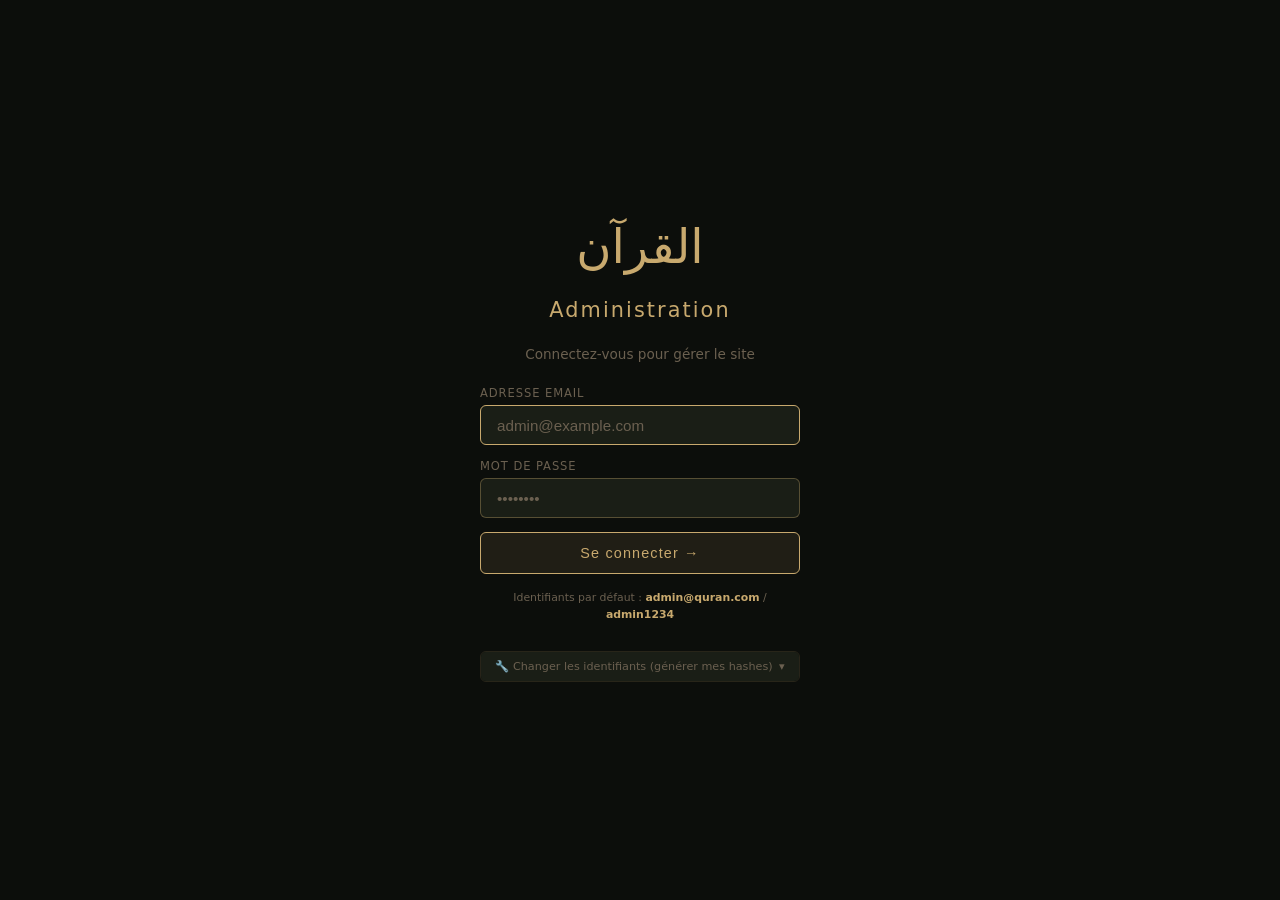
==== admin.html @ 5a078603 "Fix page display and verse repetition" ====
<!DOCTYPE html>
<html lang="fr">
<head>
  <!-- ANTI-CLICKJACKING : Frame Buster résistant au Frame Buster Buster (OWASP) -->
  <style>html{display:none!important}</style>
  <script>
    (function(){
      // Méthode 1 : vérification directe (classique)
      if(self !== top){
        // On est dans un iframe → tuer immédiatement
        top.location = self.location;
      } else {
        // Méthode 2 : résistant au "Frame Buster Buster" via sandbox
        // Si on arrive ici, on n'est pas dans un iframe → afficher la page
        document.documentElement.style.setProperty('display','block','important');
      }
      // Méthode 3 : Protection continue contre les tentatives de re-framing
      Object.defineProperty(window,'__defineGetter__',{value:function(){},writable:false});
      try{
        // Bloquer tout accès à top si dans un iframe sandboxé
        if(window.frameElement){
          window.frameElement.style.display='none';
          throw new Error('iframe détecté');
        }
      }catch(e){
        document.documentElement.style.setProperty('display','block','important');
      }
    })();
  </script>

<meta charset="UTF-8">
<meta name="viewport" content="width=device-width, initial-scale=1.0">
<title>Admin — Al-Quran Al-Karim</title>
<style>
:root{--gold:#C8A96E;--gold2:#E2C98A;--bg:#0C0E0B;--bg2:#131610;--bg3:#1A1E16;--bg4:#20251C;--tx:#EAE0C8;--tx2:#A89B7A;--tx3:#6B6050;--bd:rgba(200,169,110,.15);--bd2:rgba(200,169,110,.35);--em:#40916C;--r:6px;--red:#E05A5A;--green:#4FC8A0;}
*{margin:0;padding:0;box-sizing:border-box;}
body{font-family:'Segoe UI',system-ui,sans-serif;background:var(--bg);color:var(--tx);min-height:100vh;}

/* LOGIN */
#login-screen{position:fixed;inset:0;background:var(--bg);display:flex;flex-direction:column;align-items:center;justify-content:center;z-index:100;gap:1.5rem;}
#login-screen.hide{display:none;}
.login-logo{font-size:3rem;color:var(--gold);text-align:center;}
.login-title{font-size:1.3rem;color:var(--gold);letter-spacing:.1em;text-align:center;}
.login-sub{font-size:.85rem;color:var(--tx3);text-align:center;}
.login-form{display:flex;flex-direction:column;gap:.9rem;width:100%;max-width:320px;}
.login-field{display:flex;flex-direction:column;gap:.3rem;}
.login-label{font-size:.72rem;color:var(--tx3);letter-spacing:.08em;text-transform:uppercase;}
.login-input{background:var(--bg3);border:1px solid var(--bd2);color:var(--tx);font-size:.95rem;padding:.65rem 1rem;border-radius:var(--r);outline:none;transition:border-color .2s;width:100%;}
.login-input:focus{border-color:var(--gold);}
.login-input::placeholder{color:var(--tx3);}
.login-btn{padding:.75rem;background:rgba(200,169,110,.1);border:1px solid var(--gold);border-radius:var(--r);color:var(--gold);font-size:.9rem;cursor:pointer;letter-spacing:.08em;transition:all .2s;width:100%;}
.login-btn:hover{background:rgba(200,169,110,.2);}
.login-err{color:var(--red);font-size:.82rem;display:none;text-align:center;}
.login-err.show{display:block;}

/* LAYOUT */
#app{display:none;min-height:100vh;}
#app.show{display:flex;}
aside{width:220px;background:var(--bg2);border-right:1px solid var(--bd);flex-shrink:0;display:flex;flex-direction:column;}
.aside-logo{padding:1.4rem 1.2rem;border-bottom:1px solid var(--bd);}
.aside-logo-ar{font-size:1.3rem;color:var(--gold);}
.aside-logo-sub{font-size:.6rem;color:var(--tx3);letter-spacing:.1em;margin-top:2px;}
.nav-item{display:flex;align-items:center;gap:.7rem;padding:.75rem 1.2rem;cursor:pointer;transition:background .15s;border-left:3px solid transparent;font-size:.88rem;color:var(--tx2);}
.nav-item:hover{background:rgba(200,169,110,.05);color:var(--tx);}
.nav-item.on{background:rgba(200,169,110,.08);border-left-color:var(--gold);color:var(--gold);}
.nav-icon{font-size:1rem;width:20px;text-align:center;}
.aside-footer{margin-top:auto;padding:1rem 1.2rem;border-top:1px solid var(--bd);}
.logout-btn{width:100%;padding:.5rem;background:transparent;border:1px solid var(--bd);border-radius:var(--r);color:var(--tx3);font-size:.8rem;cursor:pointer;transition:all .2s;}
.logout-btn:hover{border-color:var(--red);color:var(--red);}

main{flex:1;overflow-y:auto;padding:1.5rem;}
.page{display:none;}
.page.on{display:block;}
.page-title{font-size:1.3rem;color:var(--gold);margin-bottom:1.5rem;padding-bottom:.7rem;border-bottom:1px solid var(--bd);}

/* STATS */
.stat-grid{display:grid;grid-template-columns:repeat(auto-fill,minmax(180px,1fr));gap:1rem;margin-bottom:2rem;}
.stat-card{background:var(--bg2);border:1px solid var(--bd);border-radius:var(--r);padding:1.2rem;text-align:center;}
.stat-val{font-size:2rem;font-weight:700;color:var(--gold);margin-bottom:.3rem;}
.stat-lbl{font-size:.75rem;color:var(--tx3);text-transform:uppercase;letter-spacing:.08em;}
.stat-trend{font-size:.72rem;margin-top:.4rem;}
.trend-up{color:var(--green);}
.trend-down{color:var(--red);}

.chart-wrap{background:var(--bg2);border:1px solid var(--bd);border-radius:var(--r);padding:1.2rem;margin-bottom:1.5rem;}
.chart-title{font-size:.78rem;color:var(--tx3);text-transform:uppercase;letter-spacing:.08em;margin-bottom:1rem;}
.bar-chart{display:flex;align-items:flex-end;gap:6px;height:120px;}
.bar-col{flex:1;display:flex;flex-direction:column;align-items:center;gap:4px;}
.bar{background:rgba(200,169,110,.5);border-radius:3px 3px 0 0;width:100%;transition:background .2s;cursor:pointer;min-height:4px;}
.bar:hover{background:var(--gold);}
.bar-lbl{font-size:.62rem;color:var(--tx3);}

.top-list{background:var(--bg2);border:1px solid var(--bd);border-radius:var(--r);overflow:hidden;}
.top-list-title{font-size:.78rem;color:var(--tx3);text-transform:uppercase;letter-spacing:.08em;padding:.8rem 1rem;border-bottom:1px solid var(--bd);}
.top-item{display:flex;align-items:center;gap:.8rem;padding:.7rem 1rem;border-bottom:1px solid var(--bd);}
.top-item:last-child{border-bottom:none;}
.top-rank{width:24px;height:24px;border-radius:50%;background:var(--bg3);border:1px solid var(--bd2);display:flex;align-items:center;justify-content:center;font-size:.7rem;color:var(--gold);}
.top-name{flex:1;font-size:.85rem;color:var(--tx);}
.top-val{font-size:.8rem;color:var(--tx3);}
.top-bar-bg{width:80px;height:5px;background:var(--bg4);border-radius:3px;}
.top-bar-fill{height:100%;background:var(--gold);border-radius:3px;}

/* DON */
.don-card{background:var(--bg2);border:1px solid var(--bd);border-radius:var(--r);padding:1.5rem;margin-bottom:1rem;max-width:600px;}
.don-title{font-size:.85rem;color:var(--gold);margin-bottom:1rem;font-weight:600;}
.form-row{margin-bottom:1rem;}
.form-label{font-size:.75rem;color:var(--tx3);text-transform:uppercase;letter-spacing:.08em;display:block;margin-bottom:.4rem;}
.form-input{width:100%;background:var(--bg3);border:1px solid var(--bd);color:var(--tx);font-size:.88rem;padding:.55rem .9rem;border-radius:var(--r);outline:none;transition:border-color .2s;}
.form-input:focus{border-color:var(--gold3,#8B6F3A);}
.form-hint{font-size:.72rem;color:var(--tx3);margin-top:.3rem;}
.form-row-2{display:grid;grid-template-columns:1fr 1fr;gap:1rem;}
.toggle-row{display:flex;align-items:center;justify-content:space-between;padding:.7rem 0;border-bottom:1px solid var(--bd);}
.toggle-lbl{font-size:.85rem;color:var(--tx2);}
.tog{width:40px;height:22px;background:var(--bg4);border-radius:11px;position:relative;cursor:pointer;transition:background .3s;border:1px solid var(--bd);}
.tog.on{background:var(--em);}
.tog-k{width:14px;height:14px;background:var(--tx);border-radius:50%;position:absolute;top:3px;left:3px;transition:transform .3s;}
.tog.on .tog-k{transform:translateX(18px);}
.save-btn{padding:.65rem 1.8rem;background:rgba(200,169,110,.1);border:1px solid var(--gold);border-radius:var(--r);color:var(--gold);font-size:.82rem;cursor:pointer;letter-spacing:.06em;transition:all .2s;margin-top:.5rem;}
.save-btn:hover{background:rgba(200,169,110,.2);}
.save-confirm{font-size:.78rem;color:var(--green);display:none;margin-left:.8rem;}
.save-confirm.show{display:inline;}

/* PREVIEW */
.don-preview{background:var(--bg3);border:1px solid var(--bd2);border-radius:var(--r);padding:1rem;margin-top:1rem;}
.don-preview-title{font-size:.68rem;color:var(--tx3);text-transform:uppercase;letter-spacing:.08em;margin-bottom:.7rem;}
.don-preview-widget{background:var(--bg2);border:1px solid var(--bd);border-radius:var(--r);padding:1rem;text-align:center;}
.don-ar{font-size:1.1rem;color:var(--gold);margin-bottom:.4rem;}
.don-msg{font-size:.82rem;color:var(--tx2);margin-bottom:.8rem;font-style:italic;}
.don-btns-preview{display:flex;gap:6px;justify-content:center;flex-wrap:wrap;}
.don-btn-p{padding:5px 14px;border-radius:3px;font-size:.75rem;cursor:pointer;transition:all .2s;}

@media(max-width:700px){
  aside{display:none;}
  .mob-nav{display:flex!important;}
}
.mob-nav{display:none;position:fixed;bottom:0;left:0;right:0;background:var(--bg2);border-top:1px solid var(--bd);z-index:50;padding:.5rem 0;}
.mob-nav-item{flex:1;display:flex;flex-direction:column;align-items:center;gap:3px;cursor:pointer;font-size:.6rem;color:var(--tx3);padding:.3rem 0;}
.mob-nav-item.on{color:var(--gold);}
.mob-nav-icon{font-size:1.1rem;}
</style>
</head>
<body>

<!-- LOGIN -->
<div id="login-screen">
  <div class="login-logo">القرآن</div>
  <div class="login-title">Administration</div>
  <div class="login-sub">Connectez-vous pour gérer le site</div>
  <div class="login-form">
    <div class="login-field">
      <label class="login-label">Adresse email</label>
      <input class="login-input" type="email" id="login-email" placeholder="admin@example.com" onkeydown="if(event.key==='Enter')document.getElementById('login-pwd').focus()">
    </div>
    <div class="login-field">
      <label class="login-label">Mot de passe</label>
      <input class="login-input" type="password" id="login-pwd" placeholder="••••••••" onkeydown="if(event.key==='Enter')checkLogin()">
    </div>
    <div class="login-err" id="login-err">Email ou mot de passe incorrect.</div>
    <button class="login-btn" onclick="checkLogin()">Se connecter →</button>
    <div style="font-size:.68rem;color:var(--tx3);text-align:center;line-height:1.6;">
      Identifiants par défaut : <strong style="color:var(--gold)">admin@quran.com</strong> / <strong style="color:var(--gold)">admin1234</strong>
    </div>

    <div style="margin-top:.8rem;border:1px solid var(--bd);border-radius:var(--r);overflow:hidden;">
      <div onclick="this.nextElementSibling.style.display=this.nextElementSibling.style.display==='none'?'block':'none'"
        style="padding:.5rem .9rem;cursor:pointer;font-size:.7rem;color:var(--tx3);display:flex;justify-content:space-between;align-items:center;background:var(--bg3);">
        <span>🔧 Changer les identifiants (générer mes hashes)</span><span>▾</span>
      </div>
      <div style="display:none;padding:.9rem;background:var(--bg3);border-top:1px solid var(--bd);">
        <div style="font-size:.72rem;color:var(--tx2);margin-bottom:.6rem;line-height:1.6;">
          Entrez vos nouveaux identifiants ci-dessous. Les hashes générés sont à coller dans le code source de admin.html (variables <code style="color:var(--gold)">ADMIN_EMAIL_HASH</code> et <code style="color:var(--gold)">ADMIN_PWD_HASH</code>).
        </div>
        <input id="gen-email" type="email" placeholder="votre@email.com"
          style="width:100%;background:var(--bg4);border:1px solid var(--bd);color:var(--tx);font-size:.8rem;padding:.4rem .7rem;border-radius:var(--r);outline:none;margin-bottom:.4rem;">
        <input id="gen-pwd" type="password" placeholder="Nouveau mot de passe"
          style="width:100%;background:var(--bg4);border:1px solid var(--bd);color:var(--tx);font-size:.8rem;padding:.4rem .7rem;border-radius:var(--r);outline:none;margin-bottom:.6rem;">
        <button onclick="generateHashes()"
          style="width:100%;padding:.45rem;background:rgba(200,169,110,.08);border:1px solid var(--gold3);border-radius:var(--r);color:var(--gold);font-size:.75rem;cursor:pointer;">
          Générer les hashes →
        </button>
        <div id="hash-result" style="display:none;margin-top:.6rem;padding:.7rem;background:var(--bg);border-radius:var(--r);font-family:monospace;font-size:.68rem;color:var(--gold2);line-height:1.8;word-break:break-all;"></div>
        <div style="font-size:.65rem;color:var(--tx3);margin-top:.5rem;line-height:1.5;">⚠ Ces hashes ne contiennent jamais votre vrai mot de passe — ils sont mathématiquement irréversibles.</div>
      </div>
    </div>
  </div>
</div>

<!-- APP -->
<div id="app">
  <aside>
    <div class="aside-logo">
      <div class="aside-logo-ar">القرآن</div>
      <div class="aside-logo-sub">ADMINISTRATION</div>
    </div>
    <div class="nav-item on" onclick="showPage('stats',this)"><span class="nav-icon">📊</span> Statistiques</div>
    <div class="nav-item" onclick="showPage('don',this)"><span class="nav-icon">💰</span> Bouton de don</div>
    <div class="nav-item" onclick="showPage('site',this)"><span class="nav-icon">🌐</span> Lien vers le site</div>
    <div class="aside-footer">
      <button class="logout-btn" onclick="logout()">Déconnexion</button>
    </div>
  </aside>

  <main>
    <!-- STATS PAGE -->
    <div class="page on" id="page-stats">
      <div class="page-title">📊 Statistiques du site</div>

      <div class="stat-grid" id="stat-grid">
        <div class="stat-card">
          <div class="stat-val" id="st-visitors">—</div>
          <div class="stat-lbl">Visiteurs totaux</div>
          <div class="stat-trend trend-up" id="st-vis-trend"></div>
        </div>
        <div class="stat-card">
          <div class="stat-val" id="st-today">—</div>
          <div class="stat-lbl">Aujourd'hui</div>
        </div>
        <div class="stat-card">
          <div class="stat-val" id="st-verses">—</div>
          <div class="stat-lbl">Versets écoutés</div>
        </div>
        <div class="stat-card">
          <div class="stat-val" id="st-shares">—</div>
          <div class="stat-lbl">Images partagées</div>
        </div>
        <div class="stat-card">
          <div class="stat-val" id="st-videos">—</div>
          <div class="stat-lbl">Vidéos générées</div>
        </div>
        <div class="stat-card">
          <div class="stat-val" id="st-dons">—</div>
          <div class="stat-lbl">Clics bouton don</div>
        </div>
      </div>

      <div class="chart-wrap">
        <div class="chart-title">Visiteurs — 7 derniers jours</div>
        <div class="bar-chart" id="bar-chart"></div>
      </div>

      <div style="display:grid;grid-template-columns:1fr 1fr;gap:1rem;margin-bottom:1.5rem;" id="top-grids">
        <div class="top-list">
          <div class="top-list-title">Top sourates écoutées</div>
          <div id="top-surahs"></div>
        </div>
        <div class="top-list">
          <div class="top-list-title">Sources de trafic</div>
          <div id="top-sources"></div>
        </div>
      </div>

      <div style="font-size:.75rem;color:var(--tx3);font-style:italic;">
        ⓘ Les statistiques sont enregistrées localement via localStorage. Pour des stats avancées, connectez Google Analytics ou Umami.
      </div>
    </div>

    <!-- DON PAGE -->
    <div class="page" id="page-don">
      <div class="page-title">💰 Bouton de don</div>

      <div class="don-card">
        <div class="don-title">Configuration du bouton</div>

        <div class="toggle-row">
          <span class="toggle-lbl">Afficher le bouton de don</span>
          <div class="tog on" id="tog-don" onclick="toggleDon()"><div class="tog-k"></div></div>
        </div>

        <div style="height:1rem"></div>

        <div class="form-row">
          <label class="form-label">Message affiché</label>
          <input class="form-input" id="don-msg" type="text" placeholder="Soutenez ce projet islamique gratuit" value="Soutenez ce projet islamique gratuit">
          <div class="form-hint">S'affiche au-dessus des boutons de paiement</div>
        </div>

        <div class="form-row">
          <label class="form-label">Lien Wave Money</label>
          <input class="form-input" id="don-wave" type="url" placeholder="https://pay.wave.com/m/votre-identifiant">
          <div class="form-hint">Copiez votre lien de paiement Wave depuis l'app</div>
        </div>

        <div class="form-row">
          <label class="form-label">Lien Orange Money</label>
          <input class="form-input" id="don-orange" type="url" placeholder="https://om.orange.sn/...">
        </div>

        <div class="form-row">
          <label class="form-label">Lien PayPal</label>
          <input class="form-input" id="don-paypal" type="url" placeholder="https://paypal.me/votrenom">
        </div>

        <div class="form-row">
          <label class="form-label">Montants suggérés (séparés par virgule)</label>
          <input class="form-input" id="don-amounts" type="text" value="500 FCFA, 1000 FCFA, 2000 FCFA, 5000 FCFA">
        </div>

        <button class="save-btn" onclick="saveDon()">💾 Enregistrer</button>
        <span class="save-confirm" id="don-confirm">✓ Sauvegardé !</span>

        <div class="don-preview">
          <div class="don-preview-title">Aperçu du widget</div>
          <div class="don-preview-widget" id="don-preview-widget">
            <div class="don-ar">تصدَّق</div>
            <div class="don-msg" id="preview-msg">Soutenez ce projet islamique gratuit</div>
            <div class="don-btns-preview" id="preview-btns"></div>
          </div>
        </div>
      </div>

      <div class="don-card">
        <div class="don-title">📋 Comment afficher le bouton sur le site</div>
        <p style="font-size:.83rem;color:var(--tx2);line-height:1.7;margin-bottom:.8rem;">
          Après avoir configuré et sauvegardé, copiez ce code et collez-le dans votre <code style="background:var(--bg3);padding:1px 5px;border-radius:3px;color:var(--gold);">index.html</code> juste avant la balise <code style="background:var(--bg3);padding:1px 5px;border-radius:3px;color:var(--gold);">&lt;footer&gt;</code> :
        </p>
        <textarea id="don-code" readonly style="width:100%;height:140px;background:var(--bg3);border:1px solid var(--bd);color:var(--tx2);font-family:monospace;font-size:.72rem;padding:.7rem;border-radius:var(--r);resize:none;outline:none;"></textarea>
        <button class="save-btn" onclick="copyCode()" style="margin-top:.6rem;">📋 Copier le code</button>
        <span class="save-confirm" id="code-confirm">✓ Copié !</span>
      </div>
    </div>

    <!-- SITE LINK PAGE -->
    <div class="page" id="page-site">
      <div class="page-title">🌐 Liens utiles</div>
      <div class="don-card">
        <div class="don-title">Accès rapide</div>
        <div style="display:flex;flex-direction:column;gap:.8rem;">
          <a href="https://al-quran1.vercel.app" target="_blank" style="display:flex;align-items:center;gap:.8rem;padding:.8rem 1rem;background:var(--bg3);border:1px solid var(--bd);border-radius:var(--r);color:var(--gold);text-decoration:none;font-size:.85rem;transition:border-color .2s;">
            <span>🌐</span> al-quran1.vercel.app — Site principal
          </a>
          <a href="https://vercel.com/dashboard" target="_blank" style="display:flex;align-items:center;gap:.8rem;padding:.8rem 1rem;background:var(--bg3);border:1px solid var(--bd);border-radius:var(--r);color:var(--tx2);text-decoration:none;font-size:.85rem;transition:border-color .2s;">
            <span>▲</span> Vercel Dashboard — Déploiements
          </a>
          <a href="https://github.com" target="_blank" style="display:flex;align-items:center;gap:.8rem;padding:.8rem 1rem;background:var(--bg3);border:1px solid var(--bd);border-radius:var(--r);color:var(--tx2);text-decoration:none;font-size:.85rem;transition:border-color .2s;">
            <span>🐙</span> GitHub — Code source
          </a>
        </div>
        <div style="margin-top:1.2rem;padding:1rem;background:var(--bg3);border-radius:var(--r);border-left:3px solid var(--gold);">
          <div style="font-size:.72rem;color:var(--gold);margin-bottom:.4rem;text-transform:uppercase;letter-spacing:.08em;">Note sécurité</div>
          <div style="font-size:.8rem;color:var(--tx2);line-height:1.6;">Pour changer le code PIN, modifiez la variable <code style="color:var(--gold);background:var(--bg4);padding:1px 5px;border-radius:3px;">ADMIN_PIN</code> dans le fichier <code style="color:var(--gold);background:var(--bg4);padding:1px 5px;border-radius:3px;">admin.html</code>. Ne jamais mettre le fichier admin dans un dépôt public GitHub.</div>
        </div>
      </div>
    </div>
  </main>

  <!-- MOBILE NAV -->
  <div class="mob-nav">
    <div class="mob-nav-item on" onclick="showPage('stats',this)" id="mob-stats"><div class="mob-nav-icon">📊</div>Stats</div>
    <div class="mob-nav-item" onclick="showPage('don',this)" id="mob-don"><div class="mob-nav-icon">💰</div>Don</div>
    <div class="mob-nav-item" onclick="showPage('site',this)" id="mob-site"><div class="mob-nav-icon">🌐</div>Site</div>
  </div>
</div>

<script>
/* ════════════════════════════════════════════════════
   CONFIG — CHANGEZ CES HASHES (ne jamais mettre le
   mot de passe en clair ici)

   Pour générer vos hashes :
   1. Ouvrez la console du navigateur (F12)
   2. Tapez : sha256('votre@email.com')
              sha256('votre_mot_de_passe')
   3. Copiez les résultats ci-dessous
════════════════════════════════════════════════════ */
const ADMIN_EMAIL_HASH = 'ab0d35161ac42a8691828852e2c7c9498cbc3ae213a7173c27050bc5e2d3cb37';
const ADMIN_PWD_HASH   = 'ac9689e2272427085e35b9d3e3e8bed88cb3434828b43b86fc0596cad4c6e270';
// Email par défaut : admin@quran.com
// Mot de passe par défaut : admin1234
// → CHANGEZ-LES IMMÉDIATEMENT après le premier déploiement

/* ── SHA-256 natif via WebCrypto API ── */
async function sha256(str) {
  const buf  = await crypto.subtle.digest('SHA-256', new TextEncoder().encode(str));
  return Array.from(new Uint8Array(buf)).map(b => b.toString(16).padStart(2,'0')).join('');
}

/* ── BRUTE FORCE PROTECTION ── */
const MAX_ATTEMPTS  = 5;     // tentatives avant verrouillage
const LOCK_DURATION = 15*60; // 15 minutes en secondes

function getLoginState() {
  try { return JSON.parse(localStorage.getItem('admin_lockout')||'{}'); } catch(e) { return {}; }
}
function saveLoginState(s) {
  localStorage.setItem('admin_lockout', JSON.stringify(s));
}
function isLocked() {
  const s = getLoginState();
  if (!s.lockUntil) return false;
  if (Date.now() < s.lockUntil) return true;
  // Verrou expiré → réinitialiser
  saveLoginState({});
  return false;
}
function recordFailedAttempt() {
  const s   = getLoginState();
  const att = (s.attempts || 0) + 1;
  if (att >= MAX_ATTEMPTS) {
    saveLoginState({ attempts: att, lockUntil: Date.now() + LOCK_DURATION*1000, lastFail: Date.now() });
  } else {
    saveLoginState({ attempts: att, lastFail: Date.now() });
  }
  return att;
}
function resetAttempts() {
  saveLoginState({});
}
function remainingLockTime() {
  const s = getLoginState();
  if (!s.lockUntil) return 0;
  return Math.max(0, Math.ceil((s.lockUntil - Date.now()) / 1000));
}

/* ── UPDATE LOCK UI ── */
let lockTimer = null;
function updateLockUI() {
  const btn = document.querySelector('.login-btn');
  const err = document.getElementById('login-err');
  const secs = remainingLockTime();
  if (secs > 0) {
    const m = Math.floor(secs/60), s2 = secs%60;
    err.textContent = `Compte verrouillé — réessayez dans ${m}:${String(s2).padStart(2,'0')}`;
    err.classList.add('show');
    btn.disabled = true;
    btn.textContent = `Verrouillé (${m}:${String(s2).padStart(2,'0')})`;
    lockTimer = setTimeout(updateLockUI, 1000);
  } else {
    btn.disabled = false;
    btn.textContent = 'Se connecter →';
    if (lockTimer) { clearTimeout(lockTimer); lockTimer=null; }
  }
}

/* ── LOGIN ── */
async function checkLogin() {
  const btn   = document.querySelector('.login-btn');
  const err   = document.getElementById('login-err');
  const email = document.getElementById('login-email').value.trim().toLowerCase();
  const pwd   = document.getElementById('login-pwd').value;

  // Check lock
  if (isLocked()) { updateLockUI(); return; }

  // Disable button during async hash
  btn.disabled = true;
  btn.textContent = 'Vérification...';

  try {
    const [emailHash, pwdHash] = await Promise.all([sha256(email), sha256(pwd)]);
    const ok = emailHash === ADMIN_EMAIL_HASH && pwdHash === ADMIN_PWD_HASH;

    if (ok) {
      resetAttempts();
      // Store session token (timestamp + random)
      const token = Date.now() + '.' + Math.random().toString(36).slice(2);
      sessionStorage.setItem('admin_token', token);
      sessionStorage.setItem('admin_auth',  '1');
      err.classList.remove('show');
      document.getElementById('login-screen').classList.add('hide');
      document.getElementById('app').classList.add('show');
      loadStats();
      loadDonConfig();
    } else {
      const attempts = recordFailedAttempt();
      document.getElementById('login-pwd').value = '';
      document.getElementById('login-pwd').focus();

      if (isLocked()) {
        updateLockUI();
      } else {
        const remaining = MAX_ATTEMPTS - attempts;
        err.textContent = remaining > 0
          ? `Email ou mot de passe incorrect. ${remaining} tentative${remaining>1?'s':''} restante${remaining>1?'s':''}.`
          : 'Compte verrouillé.';
        err.classList.add('show');
        btn.disabled = false;
        btn.textContent = 'Se connecter →';
      }
    }
  } catch(e) {
    err.textContent = 'Erreur de vérification. Rechargez la page.';
    err.classList.add('show');
    btn.disabled = false;
    btn.textContent = 'Se connecter →';
  }
}

function logout() {
  sessionStorage.removeItem('admin_auth');
  sessionStorage.removeItem('admin_token');
  location.reload();
}

/* ── INIT ── */
async function generateHashes() {
  const email = document.getElementById('gen-email').value.trim().toLowerCase();
  const pwd   = document.getElementById('gen-pwd').value;
  if (!email || !pwd) { alert('Remplissez email et mot de passe.'); return; }
  const [eh, ph] = await Promise.all([sha256(email), sha256(pwd)]);
  const result = document.getElementById('hash-result');
  result.style.display = 'block';
  result.innerHTML =
    'ADMIN_EMAIL_HASH = <span style="color:#C8A96E">\''+eh+'\'</span>;<br>' +
    'ADMIN_PWD_HASH   = <span style="color:#C8A96E">\''+ph+'\'</span>;';
}

window.addEventListener('load', () => {
  // Auto-login si session active
  if (sessionStorage.getItem('admin_auth') === '1') {
    document.getElementById('login-screen').classList.add('hide');
    document.getElementById('app').classList.add('show');
    loadStats();
    loadDonConfig();
    return;
  }
  // Check if locked on page load
  if (isLocked()) {
    updateLockUI();
  }
  document.getElementById('login-email').focus();
  // Allow Enter key
  document.getElementById('login-pwd').addEventListener('keydown', e => {
    if (e.key === 'Enter') checkLogin();
  });
  document.getElementById('login-email').addEventListener('keydown', e => {
    if (e.key === 'Enter') document.getElementById('login-pwd').focus();
  });
});

/* ── NAVIGATION ── */
function showPage(id, btn) {
  document.querySelectorAll('.page').forEach(p => p.classList.remove('on'));
  document.querySelectorAll('.nav-item').forEach(n => n.classList.remove('on'));
  document.querySelectorAll('.mob-nav-item').forEach(n => n.classList.remove('on'));
  document.getElementById('page-'+id).classList.add('on');
  if (btn) btn.classList.add('on');
  if (id === 'stats') loadStats();
  if (id === 'don') loadDonConfig();
}

/* ── STATS ── */
function loadStats() {
  // Read from localStorage (written by index.html)
  const visitors = +localStorage.getItem('aq_visitors') || 0;
  const today    = +localStorage.getItem('aq_today')    || 0;
  const verses   = +localStorage.getItem('aq_verses')   || 0;
  const shares   = +localStorage.getItem('aq_shares')   || 0;
  const videos   = +localStorage.getItem('aq_videos')   || 0;
  const dons     = +localStorage.getItem('aq_dons')     || 0;

  document.getElementById('st-visitors').textContent = fmtN(visitors);
  document.getElementById('st-today').textContent    = fmtN(today);
  document.getElementById('st-verses').textContent   = fmtN(verses);
  document.getElementById('st-shares').textContent   = fmtN(shares);
  document.getElementById('st-videos').textContent   = fmtN(videos);
  document.getElementById('st-dons').textContent     = fmtN(dons);

  // Demo trend
  document.getElementById('st-vis-trend').textContent = visitors > 0 ? '↑ actif' : 'En attente de visites';

  // Weekly bar chart (simulated from localStorage or demo)
  const days = ['Lun','Mar','Mer','Jeu','Ven','Sam','Dim'];
  const rawWeek = localStorage.getItem('aq_week');
  let week = rawWeek ? JSON.parse(rawWeek) : days.map(()=>Math.floor(Math.random()*40)+5);
  const maxW = Math.max(...week, 1);
  document.getElementById('bar-chart').innerHTML = week.map((v,i) => `
    <div class="bar-col">
      <div class="bar" style="height:${Math.round(v/maxW*100)}%" title="${v} visiteurs"></div>
      <div class="bar-lbl">${days[i]}</div>
    </div>`).join('');

  // Top surahs
  const rawSurahs = localStorage.getItem('aq_top_surahs');
  const topSurahs = rawSurahs ? JSON.parse(rawSurahs) : [
    {name:'Al-Fatiha',v:0},{name:'Al-Baqarah',v:0},{name:'Ya-Sin',v:0},{name:'Al-Mulk',v:0},{name:'Al-Kahf',v:0}
  ];
  const maxS = Math.max(...topSurahs.map(s=>s.v), 1);
  document.getElementById('top-surahs').innerHTML = topSurahs.slice(0,5).map((s,i) => `
    <div class="top-item">
      <div class="top-rank">${i+1}</div>
      <div class="top-name">${s.name}</div>
      <div class="top-bar-bg"><div class="top-bar-fill" style="width:${Math.round(s.v/maxS*100)}%"></div></div>
      <div class="top-val">${fmtN(s.v)}</div>
    </div>`).join('');

  // Sources
  const sources = [
    {name:'Direct',v:Math.floor(visitors*.45)||0},
    {name:'WhatsApp',v:Math.floor(visitors*.28)||0},
    {name:'Google',v:Math.floor(visitors*.15)||0},
    {name:'Instagram',v:Math.floor(visitors*.12)||0},
  ];
  const maxSrc = Math.max(...sources.map(s=>s.v),1);
  document.getElementById('top-sources').innerHTML = sources.map((s,i) => `
    <div class="top-item">
      <div class="top-rank">${i+1}</div>
      <div class="top-name">${s.name}</div>
      <div class="top-bar-bg"><div class="top-bar-fill" style="width:${Math.round(s.v/maxSrc*100)}%"></div></div>
      <div class="top-val">${fmtN(s.v)}</div>
    </div>`).join('');
}

/* ── DON CONFIG ── */
let donEnabled = true;

function loadDonConfig() {
  const cfg = JSON.parse(localStorage.getItem('aq_don_cfg') || '{}');
  if (cfg.msg)    document.getElementById('don-msg').value    = cfg.msg;
  if (cfg.wave)   document.getElementById('don-wave').value   = cfg.wave;
  if (cfg.orange) document.getElementById('don-orange').value = cfg.orange;
  if (cfg.paypal) document.getElementById('don-paypal').value = cfg.paypal;
  if (cfg.amounts)document.getElementById('don-amounts').value= cfg.amounts;
  donEnabled = cfg.enabled !== false;
  document.getElementById('tog-don').classList.toggle('on', donEnabled);
  updateDonPreview();
  updateDonCode();
}

function toggleDon() {
  donEnabled = !donEnabled;
  document.getElementById('tog-don').classList.toggle('on', donEnabled);
  updateDonPreview();
}

function saveDon() {
  const cfg = {
    enabled: donEnabled,
    msg:     document.getElementById('don-msg').value,
    wave:    document.getElementById('don-wave').value,
    orange:  document.getElementById('don-orange').value,
    paypal:  document.getElementById('don-paypal').value,
    amounts: document.getElementById('don-amounts').value,
  };
  localStorage.setItem('aq_don_cfg', JSON.stringify(cfg));
  updateDonPreview();
  updateDonCode();
  const c = document.getElementById('don-confirm');
  c.classList.add('show');
  setTimeout(() => c.classList.remove('show'), 2500);
}

function updateDonPreview() {
  const msg     = document.getElementById('don-msg').value || 'Soutenez ce projet';
  const amounts = document.getElementById('don-amounts').value.split(',').map(a=>a.trim()).filter(Boolean);
  const wave    = document.getElementById('don-wave').value;
  const orange  = document.getElementById('don-orange').value;
  const paypal  = document.getElementById('don-paypal').value;
  document.getElementById('preview-msg').textContent = msg;
  const btns = [];
  if (wave)   btns.push(`<a href="${wave}" target="_blank" class="don-btn-p" style="background:#00A3E0;color:#fff;">💙 Wave</a>`);
  if (orange) btns.push(`<a href="${orange}" target="_blank" class="don-btn-p" style="background:#FF6600;color:#fff;">🟠 Orange Money</a>`);
  if (paypal) btns.push(`<a href="${paypal}" target="_blank" class="don-btn-p" style="background:#003087;color:#fff;">🅿 PayPal</a>`);
  if (btns.length === 0) btns.push('<span style="font-size:.75rem;color:var(--tx3)">Configurez les liens ci-dessus</span>');
  document.getElementById('preview-btns').innerHTML = btns.join('');
  updateDonCode();
}

function updateDonCode() {
  const msg     = document.getElementById('don-msg').value || 'Soutenez ce projet islamique gratuit';
  const wave    = document.getElementById('don-wave').value;
  const orange  = document.getElementById('don-orange').value;
  const paypal  = document.getElementById('don-paypal').value;
  const amounts = document.getElementById('don-amounts').value.split(',').map(a=>a.trim()).filter(Boolean);

  const btns = [];
  if (wave)   btns.push(`  <a href="${wave}" target="_blank" class="don-btn wave-btn">💙 Wave</a>`);
  if (orange) btns.push(`  <a href="${orange}" target="_blank" class="don-btn orange-btn">🟠 Orange Money</a>`);
  if (paypal) btns.push(`  <a href="${paypal}" target="_blank" class="don-btn paypal-btn">🅿 PayPal</a>`);

  const code = `<!-- Bouton de don -->
<div id="don-widget" style="max-width:900px;margin:1rem auto;padding:0 1.2rem;">
  <div style="background:var(--bg2);border:1px solid var(--bd2);border-radius:8px;padding:1.2rem 1.5rem;text-align:center;">
    <div style="font-family:'Noto Naskh Arabic',serif;font-size:1.3rem;color:var(--gold);">تصدَّق</div>
    <p style="font-size:.85rem;color:var(--tx2);margin:.5rem 0 .9rem;font-style:italic;">${msg}</p>
    <div style="display:flex;gap:8px;justify-content:center;flex-wrap:wrap;">
${btns.join('\n')}
    </div>
  </div>
</div>`;
  document.getElementById('don-code').value = code;
}

function copyCode() {
  navigator.clipboard.writeText(document.getElementById('don-code').value).then(() => {
    const c = document.getElementById('code-confirm');
    c.classList.add('show');
    setTimeout(() => c.classList.remove('show'), 2500);
  });
}

/* UTILS */
function fmtN(n) { return n >= 1000 ? (n/1000).toFixed(1)+'k' : String(n); }

// Live preview updates on input
['don-msg','don-wave','don-orange','don-paypal','don-amounts'].forEach(id => {
  document.getElementById(id)?.addEventListener('input', updateDonPreview);
});

async function generateHashes() {
  const email = document.getElementById('gen-email').value.trim().toLowerCase();
  const pwd   = document.getElementById('gen-pwd').value;
  if (!email || !pwd) { alert('Remplissez email et mot de passe.'); return; }
  const [eh, ph] = await Promise.all([sha256(email), sha256(pwd)]);
  const result = document.getElementById('hash-result');
  result.style.display = 'block';
  result.innerHTML =
    'ADMIN_EMAIL_HASH = <span style="color:#C8A96E">\''+eh+'\'</span>;<br>' +
    'ADMIN_PWD_HASH   = <span style="color:#C8A96E">\''+ph+'\'</span>;';
}

window.addEventListener('load', () => {
  if (sessionStorage.getItem('admin_auth') === '1') {
    loadStats(); loadDonConfig();
  }
});
</script>
</body>
</html>
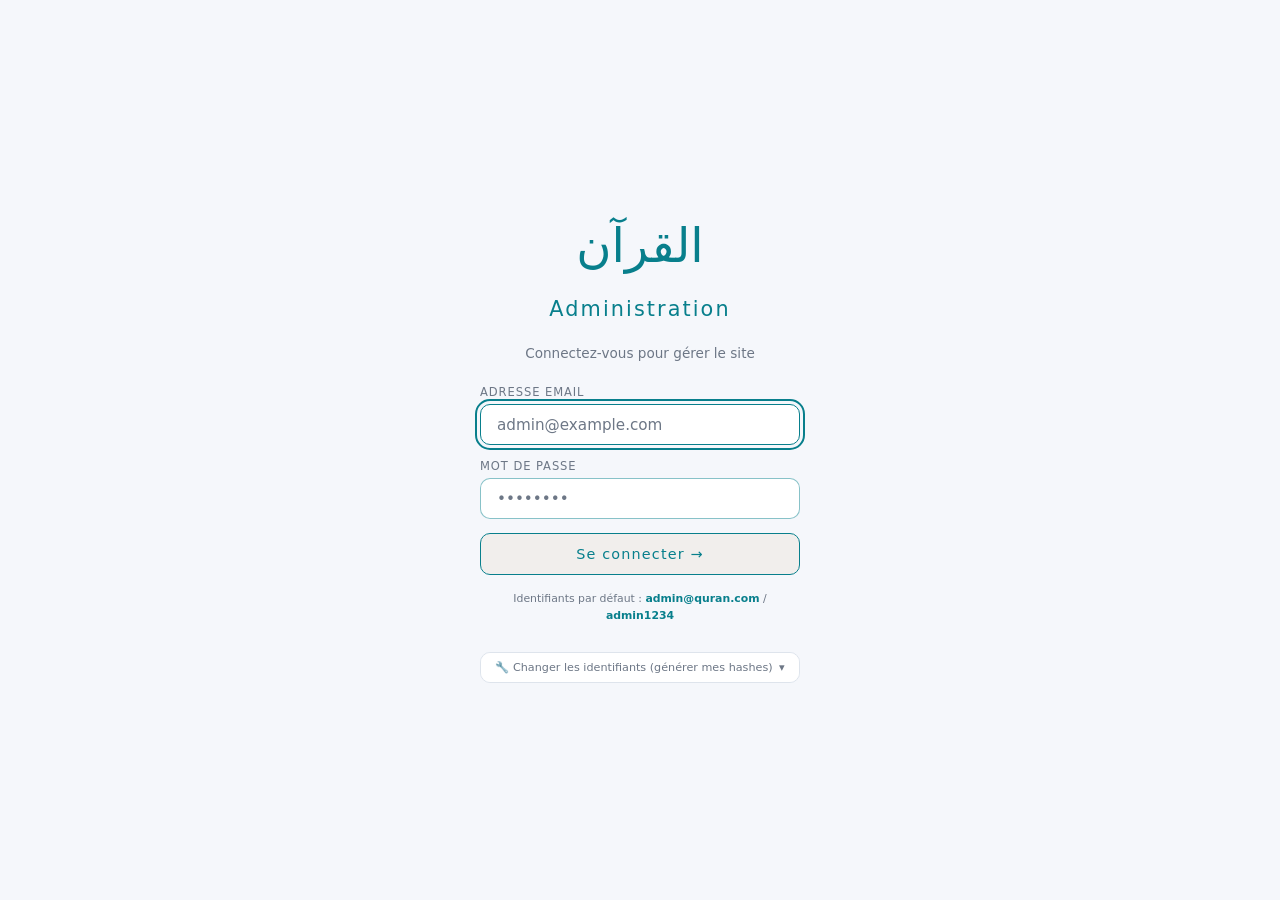
==== commit df887be0: "Add homepage and global design system" ====
--- a/admin.html
+++ b/admin.html
@@ -1,4 +1,4 @@
-<!DOCTYPE html>
+﻿<!DOCTYPE html>
 <html lang="fr">
 <head>
   <!-- ANTI-CLICKJACKING : Frame Buster résistant au Frame Buster Buster (OWASP) -->
@@ -138,6 +138,8 @@
 .mob-nav-item.on{color:var(--gold);}
 .mob-nav-icon{font-size:1.1rem;}
 </style>
+<link rel="stylesheet" href="assets/site-system.css">
+<script defer src="assets/site-system.js"></script>
 </head>
 <body>
 
--- a/assets/site-system.css
+++ b/assets/site-system.css
@@ -0,0 +1,25 @@
+﻿:root{
+  --bg:#1e222b;--bg-soft:#171b22;--surface:#252a33;--surface-soft:#2a303a;--surface-raised:#323946;
+  --text:#f4f1ea;--text-muted:#b9c0cb;--text-soft:#8f98a6;--accent:#35c7cc;--accent-hover:#4dd58a;
+  --border:#3b424e;--radius-sm:10px;--radius-md:14px;--radius-lg:22px;--shadow-soft:0 18px 48px rgba(0,0,0,.24);
+  --font-ui:Inter,Segoe UI,system-ui,-apple-system,BlinkMacSystemFont,sans-serif;--font-arabic:Georgia,'Times New Roman',serif;
+  --space-page:clamp(16px,3vw,40px);--max-page:1440px;
+  --card:var(--surface);--card2:var(--surface-soft);--line:var(--border);--muted:var(--text-muted);--soft:var(--text-soft);--shadow:var(--shadow-soft);
+  --tx:var(--text);--tx2:var(--text-muted);--tx3:var(--text-soft);--bd:color-mix(in srgb,var(--border) 72%,transparent);--bd2:color-mix(in srgb,var(--accent) 48%,transparent);--em:var(--accent-hover);--em2:#1b4d42;--gold:var(--accent);--gold2:var(--accent-hover);--gold3:var(--text-soft);--bg2:var(--bg-soft);--bg3:var(--surface);--bg4:var(--surface-soft);--r:var(--radius-sm);
+}
+body[data-theme="light"],body.light{--bg:#f5f7fb;--bg-soft:#edf2f7;--surface:#fff;--surface-soft:#eef2f6;--surface-raised:#e5ebf1;--text:#18202b;--text-muted:#536070;--text-soft:#6d7786;--accent:#087f8c;--accent-hover:#128a5d;--border:#d7dee8;--shadow-soft:0 16px 38px rgba(35,45,65,.10);--card:var(--surface);--card2:var(--surface-soft);--line:var(--border);--muted:var(--text-muted);--soft:var(--text-soft);--tx:var(--text);--tx2:var(--text-muted);--tx3:var(--text-soft);--bd:color-mix(in srgb,var(--border) 76%,transparent);--bd2:color-mix(in srgb,var(--accent) 48%,transparent);--em:var(--accent-hover);--gold:var(--accent);--gold2:var(--accent-hover);--gold3:var(--text-soft);--bg2:var(--bg-soft);--bg3:var(--surface);--bg4:var(--surface-soft)}
+body[data-theme="sepia"]{--bg:#eee4d2;--bg-soft:#eadbc4;--surface:#fbf3e4;--surface-soft:#f3e7d2;--surface-raised:#ead9bd;--text:#2d261d;--text-muted:#6d604f;--text-soft:#81715d;--accent:#1f7d72;--accent-hover:#2f8b5f;--border:#d8c5a8;--shadow-soft:0 16px 38px rgba(73,55,30,.12);--card:var(--surface);--card2:var(--surface-soft);--line:var(--border);--muted:var(--text-muted);--soft:var(--text-soft);--tx:var(--text);--tx2:var(--text-muted);--tx3:var(--text-soft);--bd:color-mix(in srgb,var(--border) 76%,transparent);--bd2:color-mix(in srgb,var(--accent) 48%,transparent);--em:var(--accent-hover);--gold:var(--accent);--gold2:var(--accent-hover);--gold3:var(--text-soft);--bg2:var(--bg-soft);--bg3:var(--surface);--bg4:var(--surface-soft)}
+html{scroll-behavior:smooth}body{background:var(--bg)!important;color:var(--text)!important;font-family:var(--font-ui);accent-color:var(--accent)}
+a{color:inherit}button,input,select,textarea{font-family:inherit}button:focus-visible,a:focus-visible,input:focus-visible,select:focus-visible,textarea:focus-visible{outline:2px solid var(--accent);outline-offset:3px}
+.site-header,#topbar{background:color-mix(in srgb,var(--bg) 92%,transparent)!important;border-bottom:1px solid var(--border)!important;color:var(--text)!important;backdrop-filter:blur(16px)}
+.brand-mark,.ibtn,.icon-btn,.pill,.lb,.recbtn,.ctrl,.vbtn,.rb,.tooltab,.subtab,.speedbtn,.control-pill,.audio-btn,.pclose,.psearch,.toolfield,.rinput,.ssel{border-color:var(--border)!important;background:var(--surface)!important;color:var(--text)!important;border-radius:var(--radius-md)!important;transition:background .18s,border-color .18s,color .18s,transform .18s}
+.pill,.login,.lb.on,.vbtn.on,.rb.on,.tooltab.on,.subtab.on,.speedbtn.on,.audio-btn.on{border-color:var(--accent)!important;color:var(--accent)!important;background:color-mix(in srgb,var(--accent) 12%,var(--surface))!important}
+.ibtn:hover,.icon-btn:hover,.pill:hover,.lb:hover,.recbtn:hover,.ctrl:hover,.vbtn:hover,.rb:hover,.tooltab:hover,.subtab:hover,.speedbtn:hover,.control-pill:hover,.audio-btn:hover{border-color:var(--accent)!important;background:var(--surface-soft)!important;color:var(--accent)!important}
+.card,.resume-card,.feature-card,.daily-card,.surah-card,.project-card,.vc,.vodcard,.donbox,#desk-left,#desk-right,#spanel,#rpanel,#toolpanel,.sharebox,.vidbox,.ritem,.toolitem,.kitem,.audio-bar,#pbar{background:var(--surface)!important;border:1px solid var(--border)!important;border-radius:var(--radius-lg)!important;box-shadow:var(--shadow-soft)!important;color:var(--text)!important}
+.surah-card,.feature-card,.project-card,.vc,.toolitem,.kitem{box-shadow:none!important}.surah-card:hover,.vc:hover,.feature-card:hover,.project-card:hover,.toolitem:hover{border-color:var(--accent)!important;background:color-mix(in srgb,var(--accent) 5%,var(--surface))!important}
+.searchbar,.search-results,.menu-panel,.select-menu,.newsletter input,.progbar,.audio-progress,.kbar{background:var(--surface-soft)!important;border-color:var(--border)!important;color:var(--text)!important}.search-results,.menu-panel,.select-menu{background:var(--surface)!important;box-shadow:var(--shadow-soft)!important}.searchbar input,.newsletter input,.psearch,.toolfield{color:var(--text)!important}.searchbar input::placeholder,.newsletter input::placeholder,.psearch::placeholder,.toolfield::placeholder{color:var(--text-muted)!important}
+.primary,.shdl,.vact-btn{background:var(--accent)!important;color:#061113!important;border:1px solid var(--accent)!important;border-radius:var(--radius-md)!important}.secondary{background:var(--surface)!important;color:var(--text)!important;border:1px solid var(--border)!important;border-radius:var(--radius-md)!important}.primary:hover,.shdl:hover,.vact-btn:hover{background:var(--accent-hover)!important;border-color:var(--accent-hover)!important}
+.audio-bar,#pbar{left:0!important;right:0!important;bottom:0!important;border-radius:0!important;border-left:0!important;border-right:0!important;border-bottom:0!important}.audio-inner{min-height:72px}.progfill,.audio-progress span,.kfill{background:linear-gradient(90deg,var(--accent),var(--accent-hover))!important}
+.var,.daily-ar,.resume-ar,.surah-ar,.sliar,.desk-surah-ar,.toolar,.vodar{font-family:var(--font-arabic);color:var(--text)!important}.vph,.translit,.surah-count,.daily-ref{color:var(--accent-hover)!important}.vtr,.daily-tr,.resume-meta span,.feature-card p,.project-card p,.footer p,.footer a,.snmeta,.snen,.toolhint,.desk-tool-sub{color:var(--text-muted)!important}
+#app{padding-bottom:96px!important}.footer{border-top-color:var(--border)!important}.toast{background:var(--surface)!important;border-color:var(--border)!important;color:var(--text)!important}
+@media(max-width:760px){.site-header,#topbar{min-height:64px}.audio-bar,#pbar{min-height:70px}.card,.vc,.daily-card,.resume-card{border-radius:18px!important}.brand-name{font-size:.98rem}.surah-card{min-height:96px}.vacts{gap:.5rem!important}}
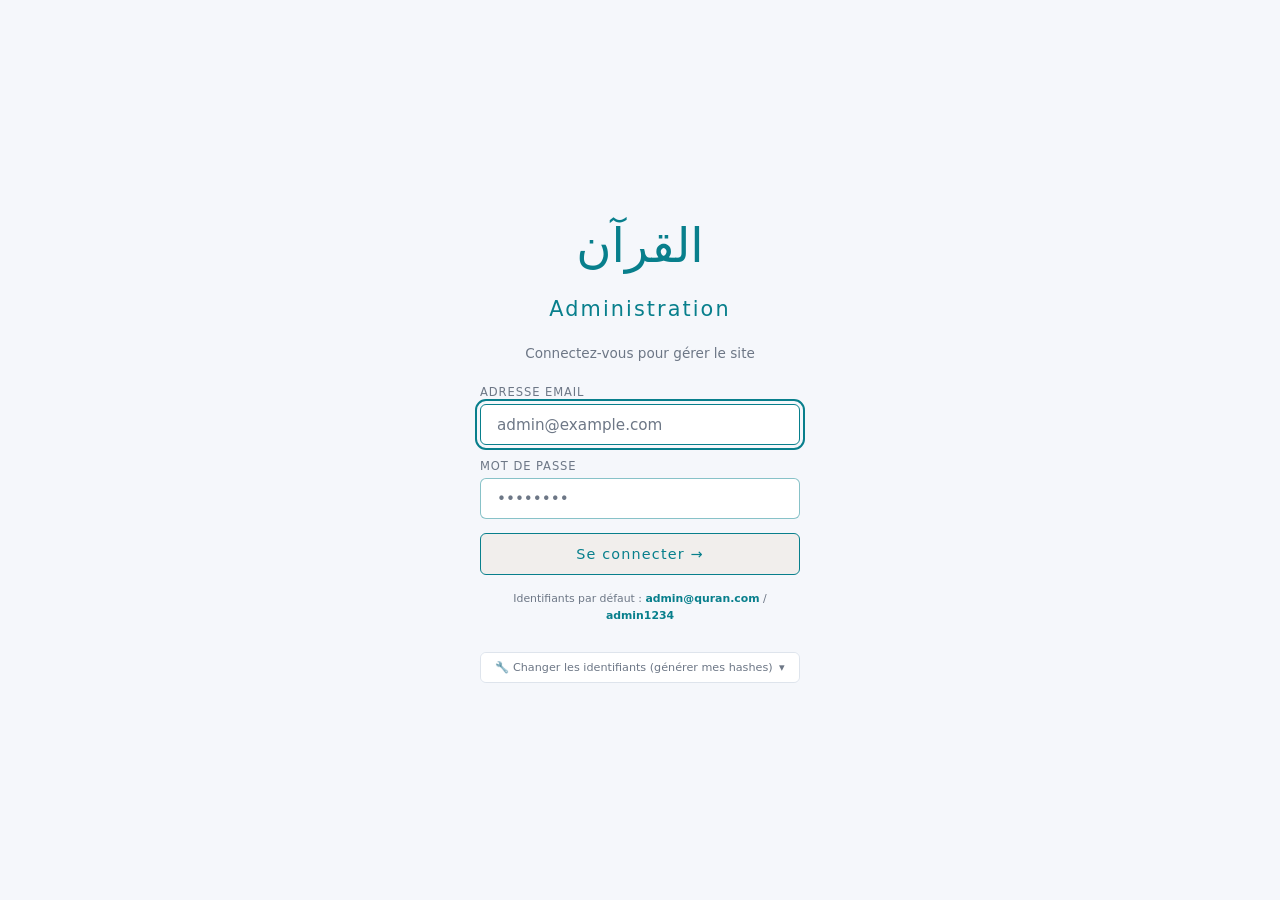
==== commit fe1e1da3: "Restructure page assets into css and js folders" ====
--- a/admin.html
+++ b/admin.html
@@ -31,115 +31,14 @@
 <meta charset="UTF-8">
 <meta name="viewport" content="width=device-width, initial-scale=1.0">
 <title>Admin — Al-Quran Al-Karim</title>
-<style>
-:root{--gold:#C8A96E;--gold2:#E2C98A;--bg:#0C0E0B;--bg2:#131610;--bg3:#1A1E16;--bg4:#20251C;--tx:#EAE0C8;--tx2:#A89B7A;--tx3:#6B6050;--bd:rgba(200,169,110,.15);--bd2:rgba(200,169,110,.35);--em:#40916C;--r:6px;--red:#E05A5A;--green:#4FC8A0;}
-*{margin:0;padding:0;box-sizing:border-box;}
-body{font-family:'Segoe UI',system-ui,sans-serif;background:var(--bg);color:var(--tx);min-height:100vh;}
-
-/* LOGIN */
-#login-screen{position:fixed;inset:0;background:var(--bg);display:flex;flex-direction:column;align-items:center;justify-content:center;z-index:100;gap:1.5rem;}
-#login-screen.hide{display:none;}
-.login-logo{font-size:3rem;color:var(--gold);text-align:center;}
-.login-title{font-size:1.3rem;color:var(--gold);letter-spacing:.1em;text-align:center;}
-.login-sub{font-size:.85rem;color:var(--tx3);text-align:center;}
-.login-form{display:flex;flex-direction:column;gap:.9rem;width:100%;max-width:320px;}
-.login-field{display:flex;flex-direction:column;gap:.3rem;}
-.login-label{font-size:.72rem;color:var(--tx3);letter-spacing:.08em;text-transform:uppercase;}
-.login-input{background:var(--bg3);border:1px solid var(--bd2);color:var(--tx);font-size:.95rem;padding:.65rem 1rem;border-radius:var(--r);outline:none;transition:border-color .2s;width:100%;}
-.login-input:focus{border-color:var(--gold);}
-.login-input::placeholder{color:var(--tx3);}
-.login-btn{padding:.75rem;background:rgba(200,169,110,.1);border:1px solid var(--gold);border-radius:var(--r);color:var(--gold);font-size:.9rem;cursor:pointer;letter-spacing:.08em;transition:all .2s;width:100%;}
-.login-btn:hover{background:rgba(200,169,110,.2);}
-.login-err{color:var(--red);font-size:.82rem;display:none;text-align:center;}
-.login-err.show{display:block;}
-
-/* LAYOUT */
-#app{display:none;min-height:100vh;}
-#app.show{display:flex;}
-aside{width:220px;background:var(--bg2);border-right:1px solid var(--bd);flex-shrink:0;display:flex;flex-direction:column;}
-.aside-logo{padding:1.4rem 1.2rem;border-bottom:1px solid var(--bd);}
-.aside-logo-ar{font-size:1.3rem;color:var(--gold);}
-.aside-logo-sub{font-size:.6rem;color:var(--tx3);letter-spacing:.1em;margin-top:2px;}
-.nav-item{display:flex;align-items:center;gap:.7rem;padding:.75rem 1.2rem;cursor:pointer;transition:background .15s;border-left:3px solid transparent;font-size:.88rem;color:var(--tx2);}
-.nav-item:hover{background:rgba(200,169,110,.05);color:var(--tx);}
-.nav-item.on{background:rgba(200,169,110,.08);border-left-color:var(--gold);color:var(--gold);}
-.nav-icon{font-size:1rem;width:20px;text-align:center;}
-.aside-footer{margin-top:auto;padding:1rem 1.2rem;border-top:1px solid var(--bd);}
-.logout-btn{width:100%;padding:.5rem;background:transparent;border:1px solid var(--bd);border-radius:var(--r);color:var(--tx3);font-size:.8rem;cursor:pointer;transition:all .2s;}
-.logout-btn:hover{border-color:var(--red);color:var(--red);}
-
-main{flex:1;overflow-y:auto;padding:1.5rem;}
-.page{display:none;}
-.page.on{display:block;}
-.page-title{font-size:1.3rem;color:var(--gold);margin-bottom:1.5rem;padding-bottom:.7rem;border-bottom:1px solid var(--bd);}
-
-/* STATS */
-.stat-grid{display:grid;grid-template-columns:repeat(auto-fill,minmax(180px,1fr));gap:1rem;margin-bottom:2rem;}
-.stat-card{background:var(--bg2);border:1px solid var(--bd);border-radius:var(--r);padding:1.2rem;text-align:center;}
-.stat-val{font-size:2rem;font-weight:700;color:var(--gold);margin-bottom:.3rem;}
-.stat-lbl{font-size:.75rem;color:var(--tx3);text-transform:uppercase;letter-spacing:.08em;}
-.stat-trend{font-size:.72rem;margin-top:.4rem;}
-.trend-up{color:var(--green);}
-.trend-down{color:var(--red);}
-
-.chart-wrap{background:var(--bg2);border:1px solid var(--bd);border-radius:var(--r);padding:1.2rem;margin-bottom:1.5rem;}
-.chart-title{font-size:.78rem;color:var(--tx3);text-transform:uppercase;letter-spacing:.08em;margin-bottom:1rem;}
-.bar-chart{display:flex;align-items:flex-end;gap:6px;height:120px;}
-.bar-col{flex:1;display:flex;flex-direction:column;align-items:center;gap:4px;}
-.bar{background:rgba(200,169,110,.5);border-radius:3px 3px 0 0;width:100%;transition:background .2s;cursor:pointer;min-height:4px;}
-.bar:hover{background:var(--gold);}
-.bar-lbl{font-size:.62rem;color:var(--tx3);}
-
-.top-list{background:var(--bg2);border:1px solid var(--bd);border-radius:var(--r);overflow:hidden;}
-.top-list-title{font-size:.78rem;color:var(--tx3);text-transform:uppercase;letter-spacing:.08em;padding:.8rem 1rem;border-bottom:1px solid var(--bd);}
-.top-item{display:flex;align-items:center;gap:.8rem;padding:.7rem 1rem;border-bottom:1px solid var(--bd);}
-.top-item:last-child{border-bottom:none;}
-.top-rank{width:24px;height:24px;border-radius:50%;background:var(--bg3);border:1px solid var(--bd2);display:flex;align-items:center;justify-content:center;font-size:.7rem;color:var(--gold);}
-.top-name{flex:1;font-size:.85rem;color:var(--tx);}
-.top-val{font-size:.8rem;color:var(--tx3);}
-.top-bar-bg{width:80px;height:5px;background:var(--bg4);border-radius:3px;}
-.top-bar-fill{height:100%;background:var(--gold);border-radius:3px;}
-
-/* DON */
-.don-card{background:var(--bg2);border:1px solid var(--bd);border-radius:var(--r);padding:1.5rem;margin-bottom:1rem;max-width:600px;}
-.don-title{font-size:.85rem;color:var(--gold);margin-bottom:1rem;font-weight:600;}
-.form-row{margin-bottom:1rem;}
-.form-label{font-size:.75rem;color:var(--tx3);text-transform:uppercase;letter-spacing:.08em;display:block;margin-bottom:.4rem;}
-.form-input{width:100%;background:var(--bg3);border:1px solid var(--bd);color:var(--tx);font-size:.88rem;padding:.55rem .9rem;border-radius:var(--r);outline:none;transition:border-color .2s;}
-.form-input:focus{border-color:var(--gold3,#8B6F3A);}
-.form-hint{font-size:.72rem;color:var(--tx3);margin-top:.3rem;}
-.form-row-2{display:grid;grid-template-columns:1fr 1fr;gap:1rem;}
-.toggle-row{display:flex;align-items:center;justify-content:space-between;padding:.7rem 0;border-bottom:1px solid var(--bd);}
-.toggle-lbl{font-size:.85rem;color:var(--tx2);}
-.tog{width:40px;height:22px;background:var(--bg4);border-radius:11px;position:relative;cursor:pointer;transition:background .3s;border:1px solid var(--bd);}
-.tog.on{background:var(--em);}
-.tog-k{width:14px;height:14px;background:var(--tx);border-radius:50%;position:absolute;top:3px;left:3px;transition:transform .3s;}
-.tog.on .tog-k{transform:translateX(18px);}
-.save-btn{padding:.65rem 1.8rem;background:rgba(200,169,110,.1);border:1px solid var(--gold);border-radius:var(--r);color:var(--gold);font-size:.82rem;cursor:pointer;letter-spacing:.06em;transition:all .2s;margin-top:.5rem;}
-.save-btn:hover{background:rgba(200,169,110,.2);}
-.save-confirm{font-size:.78rem;color:var(--green);display:none;margin-left:.8rem;}
-.save-confirm.show{display:inline;}
-
-/* PREVIEW */
-.don-preview{background:var(--bg3);border:1px solid var(--bd2);border-radius:var(--r);padding:1rem;margin-top:1rem;}
-.don-preview-title{font-size:.68rem;color:var(--tx3);text-transform:uppercase;letter-spacing:.08em;margin-bottom:.7rem;}
-.don-preview-widget{background:var(--bg2);border:1px solid var(--bd);border-radius:var(--r);padding:1rem;text-align:center;}
-.don-ar{font-size:1.1rem;color:var(--gold);margin-bottom:.4rem;}
-.don-msg{font-size:.82rem;color:var(--tx2);margin-bottom:.8rem;font-style:italic;}
-.don-btns-preview{display:flex;gap:6px;justify-content:center;flex-wrap:wrap;}
-.don-btn-p{padding:5px 14px;border-radius:3px;font-size:.75rem;cursor:pointer;transition:all .2s;}
-
-@media(max-width:700px){
-  aside{display:none;}
-  .mob-nav{display:flex!important;}
-}
-.mob-nav{display:none;position:fixed;bottom:0;left:0;right:0;background:var(--bg2);border-top:1px solid var(--bd);z-index:50;padding:.5rem 0;}
-.mob-nav-item{flex:1;display:flex;flex-direction:column;align-items:center;gap:3px;cursor:pointer;font-size:.6rem;color:var(--tx3);padding:.3rem 0;}
-.mob-nav-item.on{color:var(--gold);}
-.mob-nav-icon{font-size:1.1rem;}
-</style>
-<link rel="stylesheet" href="assets/site-system.css">
-<script defer src="assets/site-system.js"></script>
+
+<link rel="stylesheet" href="assets/css/variables.css">
+<link rel="stylesheet" href="assets/css/base.css">
+<link rel="stylesheet" href="assets/css/layout.css">
+<link rel="stylesheet" href="assets/css/components.css">
+<link rel="stylesheet" href="assets/css/admin.css">
+<script src="assets/icons/nq-icons.js"></script>
+<script defer src="assets/js/app.js"></script>
 </head>
 <body>
 
@@ -353,368 +252,8 @@
   </div>
 </div>
 
-<script>
-/* ════════════════════════════════════════════════════
-   CONFIG — CHANGEZ CES HASHES (ne jamais mettre le
-   mot de passe en clair ici)
-
-   Pour générer vos hashes :
-   1. Ouvrez la console du navigateur (F12)
-   2. Tapez : sha256('votre@email.com')
-              sha256('votre_mot_de_passe')
-   3. Copiez les résultats ci-dessous
-════════════════════════════════════════════════════ */
-const ADMIN_EMAIL_HASH = 'ab0d35161ac42a8691828852e2c7c9498cbc3ae213a7173c27050bc5e2d3cb37';
-const ADMIN_PWD_HASH   = 'ac9689e2272427085e35b9d3e3e8bed88cb3434828b43b86fc0596cad4c6e270';
-// Email par défaut : admin@quran.com
-// Mot de passe par défaut : admin1234
-// → CHANGEZ-LES IMMÉDIATEMENT après le premier déploiement
-
-/* ── SHA-256 natif via WebCrypto API ── */
-async function sha256(str) {
-  const buf  = await crypto.subtle.digest('SHA-256', new TextEncoder().encode(str));
-  return Array.from(new Uint8Array(buf)).map(b => b.toString(16).padStart(2,'0')).join('');
-}
-
-/* ── BRUTE FORCE PROTECTION ── */
-const MAX_ATTEMPTS  = 5;     // tentatives avant verrouillage
-const LOCK_DURATION = 15*60; // 15 minutes en secondes
-
-function getLoginState() {
-  try { return JSON.parse(localStorage.getItem('admin_lockout')||'{}'); } catch(e) { return {}; }
-}
-function saveLoginState(s) {
-  localStorage.setItem('admin_lockout', JSON.stringify(s));
-}
-function isLocked() {
-  const s = getLoginState();
-  if (!s.lockUntil) return false;
-  if (Date.now() < s.lockUntil) return true;
-  // Verrou expiré → réinitialiser
-  saveLoginState({});
-  return false;
-}
-function recordFailedAttempt() {
-  const s   = getLoginState();
-  const att = (s.attempts || 0) + 1;
-  if (att >= MAX_ATTEMPTS) {
-    saveLoginState({ attempts: att, lockUntil: Date.now() + LOCK_DURATION*1000, lastFail: Date.now() });
-  } else {
-    saveLoginState({ attempts: att, lastFail: Date.now() });
-  }
-  return att;
-}
-function resetAttempts() {
-  saveLoginState({});
-}
-function remainingLockTime() {
-  const s = getLoginState();
-  if (!s.lockUntil) return 0;
-  return Math.max(0, Math.ceil((s.lockUntil - Date.now()) / 1000));
-}
-
-/* ── UPDATE LOCK UI ── */
-let lockTimer = null;
-function updateLockUI() {
-  const btn = document.querySelector('.login-btn');
-  const err = document.getElementById('login-err');
-  const secs = remainingLockTime();
-  if (secs > 0) {
-    const m = Math.floor(secs/60), s2 = secs%60;
-    err.textContent = `Compte verrouillé — réessayez dans ${m}:${String(s2).padStart(2,'0')}`;
-    err.classList.add('show');
-    btn.disabled = true;
-    btn.textContent = `Verrouillé (${m}:${String(s2).padStart(2,'0')})`;
-    lockTimer = setTimeout(updateLockUI, 1000);
-  } else {
-    btn.disabled = false;
-    btn.textContent = 'Se connecter →';
-    if (lockTimer) { clearTimeout(lockTimer); lockTimer=null; }
-  }
-}
-
-/* ── LOGIN ── */
-async function checkLogin() {
-  const btn   = document.querySelector('.login-btn');
-  const err   = document.getElementById('login-err');
-  const email = document.getElementById('login-email').value.trim().toLowerCase();
-  const pwd   = document.getElementById('login-pwd').value;
-
-  // Check lock
-  if (isLocked()) { updateLockUI(); return; }
-
-  // Disable button during async hash
-  btn.disabled = true;
-  btn.textContent = 'Vérification...';
-
-  try {
-    const [emailHash, pwdHash] = await Promise.all([sha256(email), sha256(pwd)]);
-    const ok = emailHash === ADMIN_EMAIL_HASH && pwdHash === ADMIN_PWD_HASH;
-
-    if (ok) {
-      resetAttempts();
-      // Store session token (timestamp + random)
-      const token = Date.now() + '.' + Math.random().toString(36).slice(2);
-      sessionStorage.setItem('admin_token', token);
-      sessionStorage.setItem('admin_auth',  '1');
-      err.classList.remove('show');
-      document.getElementById('login-screen').classList.add('hide');
-      document.getElementById('app').classList.add('show');
-      loadStats();
-      loadDonConfig();
-    } else {
-      const attempts = recordFailedAttempt();
-      document.getElementById('login-pwd').value = '';
-      document.getElementById('login-pwd').focus();
-
-      if (isLocked()) {
-        updateLockUI();
-      } else {
-        const remaining = MAX_ATTEMPTS - attempts;
-        err.textContent = remaining > 0
-          ? `Email ou mot de passe incorrect. ${remaining} tentative${remaining>1?'s':''} restante${remaining>1?'s':''}.`
-          : 'Compte verrouillé.';
-        err.classList.add('show');
-        btn.disabled = false;
-        btn.textContent = 'Se connecter →';
-      }
-    }
-  } catch(e) {
-    err.textContent = 'Erreur de vérification. Rechargez la page.';
-    err.classList.add('show');
-    btn.disabled = false;
-    btn.textContent = 'Se connecter →';
-  }
-}
-
-function logout() {
-  sessionStorage.removeItem('admin_auth');
-  sessionStorage.removeItem('admin_token');
-  location.reload();
-}
-
-/* ── INIT ── */
-async function generateHashes() {
-  const email = document.getElementById('gen-email').value.trim().toLowerCase();
-  const pwd   = document.getElementById('gen-pwd').value;
-  if (!email || !pwd) { alert('Remplissez email et mot de passe.'); return; }
-  const [eh, ph] = await Promise.all([sha256(email), sha256(pwd)]);
-  const result = document.getElementById('hash-result');
-  result.style.display = 'block';
-  result.innerHTML =
-    'ADMIN_EMAIL_HASH = <span style="color:#C8A96E">\''+eh+'\'</span>;<br>' +
-    'ADMIN_PWD_HASH   = <span style="color:#C8A96E">\''+ph+'\'</span>;';
-}
-
-window.addEventListener('load', () => {
-  // Auto-login si session active
-  if (sessionStorage.getItem('admin_auth') === '1') {
-    document.getElementById('login-screen').classList.add('hide');
-    document.getElementById('app').classList.add('show');
-    loadStats();
-    loadDonConfig();
-    return;
-  }
-  // Check if locked on page load
-  if (isLocked()) {
-    updateLockUI();
-  }
-  document.getElementById('login-email').focus();
-  // Allow Enter key
-  document.getElementById('login-pwd').addEventListener('keydown', e => {
-    if (e.key === 'Enter') checkLogin();
-  });
-  document.getElementById('login-email').addEventListener('keydown', e => {
-    if (e.key === 'Enter') document.getElementById('login-pwd').focus();
-  });
-});
-
-/* ── NAVIGATION ── */
-function showPage(id, btn) {
-  document.querySelectorAll('.page').forEach(p => p.classList.remove('on'));
-  document.querySelectorAll('.nav-item').forEach(n => n.classList.remove('on'));
-  document.querySelectorAll('.mob-nav-item').forEach(n => n.classList.remove('on'));
-  document.getElementById('page-'+id).classList.add('on');
-  if (btn) btn.classList.add('on');
-  if (id === 'stats') loadStats();
-  if (id === 'don') loadDonConfig();
-}
-
-/* ── STATS ── */
-function loadStats() {
-  // Read from localStorage (written by index.html)
-  const visitors = +localStorage.getItem('aq_visitors') || 0;
-  const today    = +localStorage.getItem('aq_today')    || 0;
-  const verses   = +localStorage.getItem('aq_verses')   || 0;
-  const shares   = +localStorage.getItem('aq_shares')   || 0;
-  const videos   = +localStorage.getItem('aq_videos')   || 0;
-  const dons     = +localStorage.getItem('aq_dons')     || 0;
-
-  document.getElementById('st-visitors').textContent = fmtN(visitors);
-  document.getElementById('st-today').textContent    = fmtN(today);
-  document.getElementById('st-verses').textContent   = fmtN(verses);
-  document.getElementById('st-shares').textContent   = fmtN(shares);
-  document.getElementById('st-videos').textContent   = fmtN(videos);
-  document.getElementById('st-dons').textContent     = fmtN(dons);
-
-  // Demo trend
-  document.getElementById('st-vis-trend').textContent = visitors > 0 ? '↑ actif' : 'En attente de visites';
-
-  // Weekly bar chart (simulated from localStorage or demo)
-  const days = ['Lun','Mar','Mer','Jeu','Ven','Sam','Dim'];
-  const rawWeek = localStorage.getItem('aq_week');
-  let week = rawWeek ? JSON.parse(rawWeek) : days.map(()=>Math.floor(Math.random()*40)+5);
-  const maxW = Math.max(...week, 1);
-  document.getElementById('bar-chart').innerHTML = week.map((v,i) => `
-    <div class="bar-col">
-      <div class="bar" style="height:${Math.round(v/maxW*100)}%" title="${v} visiteurs"></div>
-      <div class="bar-lbl">${days[i]}</div>
-    </div>`).join('');
-
-  // Top surahs
-  const rawSurahs = localStorage.getItem('aq_top_surahs');
-  const topSurahs = rawSurahs ? JSON.parse(rawSurahs) : [
-    {name:'Al-Fatiha',v:0},{name:'Al-Baqarah',v:0},{name:'Ya-Sin',v:0},{name:'Al-Mulk',v:0},{name:'Al-Kahf',v:0}
-  ];
-  const maxS = Math.max(...topSurahs.map(s=>s.v), 1);
-  document.getElementById('top-surahs').innerHTML = topSurahs.slice(0,5).map((s,i) => `
-    <div class="top-item">
-      <div class="top-rank">${i+1}</div>
-      <div class="top-name">${s.name}</div>
-      <div class="top-bar-bg"><div class="top-bar-fill" style="width:${Math.round(s.v/maxS*100)}%"></div></div>
-      <div class="top-val">${fmtN(s.v)}</div>
-    </div>`).join('');
-
-  // Sources
-  const sources = [
-    {name:'Direct',v:Math.floor(visitors*.45)||0},
-    {name:'WhatsApp',v:Math.floor(visitors*.28)||0},
-    {name:'Google',v:Math.floor(visitors*.15)||0},
-    {name:'Instagram',v:Math.floor(visitors*.12)||0},
-  ];
-  const maxSrc = Math.max(...sources.map(s=>s.v),1);
-  document.getElementById('top-sources').innerHTML = sources.map((s,i) => `
-    <div class="top-item">
-      <div class="top-rank">${i+1}</div>
-      <div class="top-name">${s.name}</div>
-      <div class="top-bar-bg"><div class="top-bar-fill" style="width:${Math.round(s.v/maxSrc*100)}%"></div></div>
-      <div class="top-val">${fmtN(s.v)}</div>
-    </div>`).join('');
-}
-
-/* ── DON CONFIG ── */
-let donEnabled = true;
-
-function loadDonConfig() {
-  const cfg = JSON.parse(localStorage.getItem('aq_don_cfg') || '{}');
-  if (cfg.msg)    document.getElementById('don-msg').value    = cfg.msg;
-  if (cfg.wave)   document.getElementById('don-wave').value   = cfg.wave;
-  if (cfg.orange) document.getElementById('don-orange').value = cfg.orange;
-  if (cfg.paypal) document.getElementById('don-paypal').value = cfg.paypal;
-  if (cfg.amounts)document.getElementById('don-amounts').value= cfg.amounts;
-  donEnabled = cfg.enabled !== false;
-  document.getElementById('tog-don').classList.toggle('on', donEnabled);
-  updateDonPreview();
-  updateDonCode();
-}
-
-function toggleDon() {
-  donEnabled = !donEnabled;
-  document.getElementById('tog-don').classList.toggle('on', donEnabled);
-  updateDonPreview();
-}
-
-function saveDon() {
-  const cfg = {
-    enabled: donEnabled,
-    msg:     document.getElementById('don-msg').value,
-    wave:    document.getElementById('don-wave').value,
-    orange:  document.getElementById('don-orange').value,
-    paypal:  document.getElementById('don-paypal').value,
-    amounts: document.getElementById('don-amounts').value,
-  };
-  localStorage.setItem('aq_don_cfg', JSON.stringify(cfg));
-  updateDonPreview();
-  updateDonCode();
-  const c = document.getElementById('don-confirm');
-  c.classList.add('show');
-  setTimeout(() => c.classList.remove('show'), 2500);
-}
-
-function updateDonPreview() {
-  const msg     = document.getElementById('don-msg').value || 'Soutenez ce projet';
-  const amounts = document.getElementById('don-amounts').value.split(',').map(a=>a.trim()).filter(Boolean);
-  const wave    = document.getElementById('don-wave').value;
-  const orange  = document.getElementById('don-orange').value;
-  const paypal  = document.getElementById('don-paypal').value;
-  document.getElementById('preview-msg').textContent = msg;
-  const btns = [];
-  if (wave)   btns.push(`<a href="${wave}" target="_blank" class="don-btn-p" style="background:#00A3E0;color:#fff;">💙 Wave</a>`);
-  if (orange) btns.push(`<a href="${orange}" target="_blank" class="don-btn-p" style="background:#FF6600;color:#fff;">🟠 Orange Money</a>`);
-  if (paypal) btns.push(`<a href="${paypal}" target="_blank" class="don-btn-p" style="background:#003087;color:#fff;">🅿 PayPal</a>`);
-  if (btns.length === 0) btns.push('<span style="font-size:.75rem;color:var(--tx3)">Configurez les liens ci-dessus</span>');
-  document.getElementById('preview-btns').innerHTML = btns.join('');
-  updateDonCode();
-}
-
-function updateDonCode() {
-  const msg     = document.getElementById('don-msg').value || 'Soutenez ce projet islamique gratuit';
-  const wave    = document.getElementById('don-wave').value;
-  const orange  = document.getElementById('don-orange').value;
-  const paypal  = document.getElementById('don-paypal').value;
-  const amounts = document.getElementById('don-amounts').value.split(',').map(a=>a.trim()).filter(Boolean);
-
-  const btns = [];
-  if (wave)   btns.push(`  <a href="${wave}" target="_blank" class="don-btn wave-btn">💙 Wave</a>`);
-  if (orange) btns.push(`  <a href="${orange}" target="_blank" class="don-btn orange-btn">🟠 Orange Money</a>`);
-  if (paypal) btns.push(`  <a href="${paypal}" target="_blank" class="don-btn paypal-btn">🅿 PayPal</a>`);
-
-  const code = `<!-- Bouton de don -->
-<div id="don-widget" style="max-width:900px;margin:1rem auto;padding:0 1.2rem;">
-  <div style="background:var(--bg2);border:1px solid var(--bd2);border-radius:8px;padding:1.2rem 1.5rem;text-align:center;">
-    <div style="font-family:'Noto Naskh Arabic',serif;font-size:1.3rem;color:var(--gold);">تصدَّق</div>
-    <p style="font-size:.85rem;color:var(--tx2);margin:.5rem 0 .9rem;font-style:italic;">${msg}</p>
-    <div style="display:flex;gap:8px;justify-content:center;flex-wrap:wrap;">
-${btns.join('\n')}
-    </div>
-  </div>
-</div>`;
-  document.getElementById('don-code').value = code;
-}
-
-function copyCode() {
-  navigator.clipboard.writeText(document.getElementById('don-code').value).then(() => {
-    const c = document.getElementById('code-confirm');
-    c.classList.add('show');
-    setTimeout(() => c.classList.remove('show'), 2500);
-  });
-}
-
-/* UTILS */
-function fmtN(n) { return n >= 1000 ? (n/1000).toFixed(1)+'k' : String(n); }
-
-// Live preview updates on input
-['don-msg','don-wave','don-orange','don-paypal','don-amounts'].forEach(id => {
-  document.getElementById(id)?.addEventListener('input', updateDonPreview);
-});
-
-async function generateHashes() {
-  const email = document.getElementById('gen-email').value.trim().toLowerCase();
-  const pwd   = document.getElementById('gen-pwd').value;
-  if (!email || !pwd) { alert('Remplissez email et mot de passe.'); return; }
-  const [eh, ph] = await Promise.all([sha256(email), sha256(pwd)]);
-  const result = document.getElementById('hash-result');
-  result.style.display = 'block';
-  result.innerHTML =
-    'ADMIN_EMAIL_HASH = <span style="color:#C8A96E">\''+eh+'\'</span>;<br>' +
-    'ADMIN_PWD_HASH   = <span style="color:#C8A96E">\''+ph+'\'</span>;';
-}
-
-window.addEventListener('load', () => {
-  if (sessionStorage.getItem('admin_auth') === '1') {
-    loadStats(); loadDonConfig();
-  }
-});
-</script>
+
+<script src="assets/js/admin.js"></script>
 </body>
 </html>
+
--- a/assets/css/variables.css
+++ b/assets/css/variables.css
@@ -0,0 +1 @@
+/* NoorQuran design tokens. Source-compatible variables are currently kept in components.css during migration. */
--- a/assets/css/base.css
+++ b/assets/css/base.css
@@ -0,0 +1 @@
+/* NoorQuran base layer. Page resets are being migrated progressively. */
--- a/assets/css/layout.css
+++ b/assets/css/layout.css
@@ -0,0 +1 @@
+/* NoorQuran layout layer. Shared layout rules are being migrated progressively. */
--- a/assets/css/components.css
+++ b/assets/css/components.css
@@ -0,0 +1,30 @@
+/* Extracted from assets/site-system.css */
+﻿:root{
+  --bg:#1e222b;--bg-soft:#171b22;--surface:#252a33;--surface-soft:#2a303a;--surface-raised:#323946;
+  --text:#f4f1ea;--text-muted:#b9c0cb;--text-soft:#8f98a6;--accent:#35c7cc;--accent-hover:#4dd58a;
+  --border:#3b424e;--radius-sm:10px;--radius-md:14px;--radius-lg:22px;--shadow-soft:0 18px 48px rgba(0,0,0,.24);
+  --font-ui:Inter,Segoe UI,system-ui,-apple-system,BlinkMacSystemFont,sans-serif;--font-arabic:Georgia,'Times New Roman',serif;
+  --space-page:clamp(16px,3vw,40px);--max-page:1440px;
+  --card:var(--surface);--card2:var(--surface-soft);--line:var(--border);--muted:var(--text-muted);--soft:var(--text-soft);--shadow:var(--shadow-soft);
+  --tx:var(--text);--tx2:var(--text-muted);--tx3:var(--text-soft);--bd:color-mix(in srgb,var(--border) 72%,transparent);--bd2:color-mix(in srgb,var(--accent) 48%,transparent);--em:var(--accent-hover);--em2:#1b4d42;--gold:var(--accent);--gold2:var(--accent-hover);--gold3:var(--text-soft);--bg2:var(--bg-soft);--bg3:var(--surface);--bg4:var(--surface-soft);--r:var(--radius-sm);
+}
+body[data-theme="light"],body.light{--bg:#f5f7fb;--bg-soft:#edf2f7;--surface:#fff;--surface-soft:#eef2f6;--surface-raised:#e5ebf1;--text:#18202b;--text-muted:#536070;--text-soft:#6d7786;--accent:#087f8c;--accent-hover:#128a5d;--border:#d7dee8;--shadow-soft:0 16px 38px rgba(35,45,65,.10);--card:var(--surface);--card2:var(--surface-soft);--line:var(--border);--muted:var(--text-muted);--soft:var(--text-soft);--tx:var(--text);--tx2:var(--text-muted);--tx3:var(--text-soft);--bd:color-mix(in srgb,var(--border) 76%,transparent);--bd2:color-mix(in srgb,var(--accent) 48%,transparent);--em:var(--accent-hover);--gold:var(--accent);--gold2:var(--accent-hover);--gold3:var(--text-soft);--bg2:var(--bg-soft);--bg3:var(--surface);--bg4:var(--surface-soft)}
+body[data-theme="sepia"]{--bg:#eee4d2;--bg-soft:#eadbc4;--surface:#fbf3e4;--surface-soft:#f3e7d2;--surface-raised:#ead9bd;--text:#2d261d;--text-muted:#6d604f;--text-soft:#81715d;--accent:#1f7d72;--accent-hover:#2f8b5f;--border:#d8c5a8;--shadow-soft:0 16px 38px rgba(73,55,30,.12);--card:var(--surface);--card2:var(--surface-soft);--line:var(--border);--muted:var(--text-muted);--soft:var(--text-soft);--tx:var(--text);--tx2:var(--text-muted);--tx3:var(--text-soft);--bd:color-mix(in srgb,var(--border) 76%,transparent);--bd2:color-mix(in srgb,var(--accent) 48%,transparent);--em:var(--accent-hover);--gold:var(--accent);--gold2:var(--accent-hover);--gold3:var(--text-soft);--bg2:var(--bg-soft);--bg3:var(--surface);--bg4:var(--surface-soft)}
+html{scroll-behavior:smooth}body{background:var(--bg)!important;color:var(--text)!important;font-family:var(--font-ui);accent-color:var(--accent)}
+a{color:inherit}button,input,select,textarea{font-family:inherit}button:focus-visible,a:focus-visible,input:focus-visible,select:focus-visible,textarea:focus-visible{outline:2px solid var(--accent);outline-offset:3px}
+.icon,.nq-icon{width:20px!important;height:20px!important;max-width:20px!important;max-height:20px!important;display:inline-block;vertical-align:-.18em;color:currentColor;flex:0 0 auto}.icon-sm{width:18px!important;height:18px!important;max-width:18px!important;max-height:18px!important}.icon-md{width:22px!important;height:22px!important;max-width:22px!important;max-height:22px!important}.icon-lg{width:24px!important;height:24px!important;max-width:24px!important;max-height:24px!important}.nq-icon-wrap{display:inline-flex;align-items:center;justify-content:center;color:currentColor;line-height:0;flex:0 0 auto}.icon-muted{color:var(--text-muted)}.icon-active,.on .nq-icon,.active .nq-icon{color:var(--accent)}button:hover .nq-icon,a:hover .nq-icon{color:var(--accent-hover)}.hamb .nq-icon-wrap{width:auto!important;height:auto!important;background:transparent!important;box-shadow:none!important}
+.site-header,#topbar{background:color-mix(in srgb,var(--bg) 92%,transparent)!important;border-bottom:1px solid var(--border)!important;color:var(--text)!important;backdrop-filter:blur(16px)}
+.brand-mark,.ibtn,.icon-btn,.pill,.lb,.recbtn,.ctrl,.vbtn,.rb,.tooltab,.subtab,.speedbtn,.control-pill,.audio-btn,.pclose,.psearch,.toolfield,.rinput,.ssel{border-color:var(--border)!important;background:var(--surface)!important;color:var(--text)!important;border-radius:var(--radius-md)!important;transition:background .18s,border-color .18s,color .18s,transform .18s}
+.action-btn,.vbtn,.sbtn,.o,.vopt,.shdl,.vact-btn,.genbtn,.prevbtn,.recbtn{display:inline-flex!important;align-items:center!important;justify-content:center!important;gap:8px!important;min-height:40px!important;padding:0 14px!important;border-radius:12px!important;white-space:nowrap!important;line-height:1.1!important}.action-btn .icon,.action-btn .nq-icon,.vbtn .nq-icon,.sbtn .nq-icon,.o .nq-icon,.vopt .nq-icon,.shdl .nq-icon,.vact-btn .nq-icon,.genbtn .nq-icon,.prevbtn .nq-icon,.recbtn .nq-icon{width:20px!important;height:20px!important;max-width:20px!important;max-height:20px!important}
+.ibtn .nq-icon,.icon-btn .nq-icon,.pclose .nq-icon,.desk-tool-ico .nq-icon,.mbico .nq-icon{width:20px!important;height:20px!important;max-width:20px!important;max-height:20px!important}.ctrl .nq-icon,.audio-btn .nq-icon,.mbplay .nq-icon{width:22px!important;height:22px!important;max-width:22px!important;max-height:22px!important}.ctrl.big .nq-icon{width:24px!important;height:24px!important;max-width:24px!important;max-height:24px!important}
+.pill,.login,.lb.on,.vbtn.on,.rb.on,.tooltab.on,.subtab.on,.speedbtn.on,.audio-btn.on{border-color:var(--accent)!important;color:var(--accent)!important;background:color-mix(in srgb,var(--accent) 12%,var(--surface))!important}
+.ibtn:hover,.icon-btn:hover,.pill:hover,.lb:hover,.recbtn:hover,.ctrl:hover,.vbtn:hover,.rb:hover,.tooltab:hover,.subtab:hover,.speedbtn:hover,.control-pill:hover,.audio-btn:hover{border-color:var(--accent)!important;background:var(--surface-soft)!important;color:var(--accent)!important}
+.card,.resume-card,.feature-card,.daily-card,.surah-card,.project-card,.vc,.vodcard,.donbox,#desk-left,#desk-right,#spanel,#rpanel,#toolpanel,.sharebox,.vidbox,.ritem,.toolitem,.kitem,.audio-bar,#pbar{background:var(--surface)!important;border:1px solid var(--border)!important;border-radius:var(--radius-lg)!important;box-shadow:var(--shadow-soft)!important;color:var(--text)!important}
+.surah-card,.feature-card,.project-card,.vc,.toolitem,.kitem{box-shadow:none!important}.surah-card:hover,.vc:hover,.feature-card:hover,.project-card:hover,.toolitem:hover{border-color:var(--accent)!important;background:color-mix(in srgb,var(--accent) 5%,var(--surface))!important}
+.searchbar,.search-results,.menu-panel,.select-menu,.newsletter input,.progbar,.audio-progress,.kbar{background:var(--surface-soft)!important;border-color:var(--border)!important;color:var(--text)!important}.search-results,.menu-panel,.select-menu{background:var(--surface)!important;box-shadow:var(--shadow-soft)!important}.searchbar input,.newsletter input,.psearch,.toolfield{color:var(--text)!important}.searchbar input::placeholder,.newsletter input::placeholder,.psearch::placeholder,.toolfield::placeholder{color:var(--text-muted)!important}
+.primary,.shdl,.vact-btn{background:var(--accent)!important;color:#061113!important;border:1px solid var(--accent)!important;border-radius:var(--radius-md)!important}.secondary{background:var(--surface)!important;color:var(--text)!important;border:1px solid var(--border)!important;border-radius:var(--radius-md)!important}.primary:hover,.shdl:hover,.vact-btn:hover{background:var(--accent-hover)!important;border-color:var(--accent-hover)!important}
+.audio-bar{left:0!important;right:0!important;bottom:0!important;border-radius:0!important;border-left:0!important;border-right:0!important;border-bottom:0!important}.audio-inner{min-height:72px}.progfill,.audio-progress span,.kfill{background:linear-gradient(90deg,var(--accent),var(--accent-hover))!important}
+.var,.daily-ar,.resume-ar,.surah-ar,.sliar,.desk-surah-ar,.toolar,.vodar{font-family:var(--font-arabic);color:var(--text)!important}.vph,.translit,.surah-count,.daily-ref{color:var(--accent-hover)!important}.vtr,.daily-tr,.resume-meta span,.feature-card p,.project-card p,.footer p,.footer a,.snmeta,.snen,.toolhint,.desk-tool-sub{color:var(--text-muted)!important}
+#app,.main-content,#vwrap{padding-bottom:max(120px,env(safe-area-inset-bottom) + 96px)!important}.footer{border-top-color:var(--border)!important}.toast{background:var(--surface)!important;border-color:var(--border)!important;color:var(--text)!important}
+.verse-actions,.vacts{display:flex!important;flex-wrap:wrap!important;gap:10px!important;align-items:center!important;overflow:visible!important;padding-left:0!important}.vacts .vbtn:nth-child(n){display:inline-flex!important}.vbtn{flex:0 0 auto!important;max-width:100%!important}.vbtn+.vbtn{border-left:1px solid var(--border)!important;border-radius:12px!important;padding-left:14px!important}
+@media(max-width:760px){.site-header,#topbar{min-height:64px}.audio-bar{min-height:70px}.card,.vc,.daily-card,.resume-card{border-radius:18px!important}.brand-name{font-size:.98rem}.surah-card{min-height:96px}.vacts{gap:8px!important}.vbtn{min-height:40px!important;padding:0 12px!important;font-size:.82rem!important}}
--- a/assets/css/admin.css
+++ b/assets/css/admin.css
@@ -0,0 +1,106 @@
+/* Extracted from admin.html style block 1 */
+:root{--gold:#C8A96E;--gold2:#E2C98A;--bg:#0C0E0B;--bg2:#131610;--bg3:#1A1E16;--bg4:#20251C;--tx:#EAE0C8;--tx2:#A89B7A;--tx3:#6B6050;--bd:rgba(200,169,110,.15);--bd2:rgba(200,169,110,.35);--em:#40916C;--r:6px;--red:#E05A5A;--green:#4FC8A0;}
+*{margin:0;padding:0;box-sizing:border-box;}
+body{font-family:'Segoe UI',system-ui,sans-serif;background:var(--bg);color:var(--tx);min-height:100vh;}
+
+/* LOGIN */
+#login-screen{position:fixed;inset:0;background:var(--bg);display:flex;flex-direction:column;align-items:center;justify-content:center;z-index:100;gap:1.5rem;}
+#login-screen.hide{display:none;}
+.login-logo{font-size:3rem;color:var(--gold);text-align:center;}
+.login-title{font-size:1.3rem;color:var(--gold);letter-spacing:.1em;text-align:center;}
+.login-sub{font-size:.85rem;color:var(--tx3);text-align:center;}
+.login-form{display:flex;flex-direction:column;gap:.9rem;width:100%;max-width:320px;}
+.login-field{display:flex;flex-direction:column;gap:.3rem;}
+.login-label{font-size:.72rem;color:var(--tx3);letter-spacing:.08em;text-transform:uppercase;}
+.login-input{background:var(--bg3);border:1px solid var(--bd2);color:var(--tx);font-size:.95rem;padding:.65rem 1rem;border-radius:var(--r);outline:none;transition:border-color .2s;width:100%;}
+.login-input:focus{border-color:var(--gold);}
+.login-input::placeholder{color:var(--tx3);}
+.login-btn{padding:.75rem;background:rgba(200,169,110,.1);border:1px solid var(--gold);border-radius:var(--r);color:var(--gold);font-size:.9rem;cursor:pointer;letter-spacing:.08em;transition:all .2s;width:100%;}
+.login-btn:hover{background:rgba(200,169,110,.2);}
+.login-err{color:var(--red);font-size:.82rem;display:none;text-align:center;}
+.login-err.show{display:block;}
+
+/* LAYOUT */
+#app{display:none;min-height:100vh;}
+#app.show{display:flex;}
+aside{width:220px;background:var(--bg2);border-right:1px solid var(--bd);flex-shrink:0;display:flex;flex-direction:column;}
+.aside-logo{padding:1.4rem 1.2rem;border-bottom:1px solid var(--bd);}
+.aside-logo-ar{font-size:1.3rem;color:var(--gold);}
+.aside-logo-sub{font-size:.6rem;color:var(--tx3);letter-spacing:.1em;margin-top:2px;}
+.nav-item{display:flex;align-items:center;gap:.7rem;padding:.75rem 1.2rem;cursor:pointer;transition:background .15s;border-left:3px solid transparent;font-size:.88rem;color:var(--tx2);}
+.nav-item:hover{background:rgba(200,169,110,.05);color:var(--tx);}
+.nav-item.on{background:rgba(200,169,110,.08);border-left-color:var(--gold);color:var(--gold);}
+.nav-icon{font-size:1rem;width:20px;text-align:center;}
+.aside-footer{margin-top:auto;padding:1rem 1.2rem;border-top:1px solid var(--bd);}
+.logout-btn{width:100%;padding:.5rem;background:transparent;border:1px solid var(--bd);border-radius:var(--r);color:var(--tx3);font-size:.8rem;cursor:pointer;transition:all .2s;}
+.logout-btn:hover{border-color:var(--red);color:var(--red);}
+
+main{flex:1;overflow-y:auto;padding:1.5rem;}
+.page{display:none;}
+.page.on{display:block;}
+.page-title{font-size:1.3rem;color:var(--gold);margin-bottom:1.5rem;padding-bottom:.7rem;border-bottom:1px solid var(--bd);}
+
+/* STATS */
+.stat-grid{display:grid;grid-template-columns:repeat(auto-fill,minmax(180px,1fr));gap:1rem;margin-bottom:2rem;}
+.stat-card{background:var(--bg2);border:1px solid var(--bd);border-radius:var(--r);padding:1.2rem;text-align:center;}
+.stat-val{font-size:2rem;font-weight:700;color:var(--gold);margin-bottom:.3rem;}
+.stat-lbl{font-size:.75rem;color:var(--tx3);text-transform:uppercase;letter-spacing:.08em;}
+.stat-trend{font-size:.72rem;margin-top:.4rem;}
+.trend-up{color:var(--green);}
+.trend-down{color:var(--red);}
+
+.chart-wrap{background:var(--bg2);border:1px solid var(--bd);border-radius:var(--r);padding:1.2rem;margin-bottom:1.5rem;}
+.chart-title{font-size:.78rem;color:var(--tx3);text-transform:uppercase;letter-spacing:.08em;margin-bottom:1rem;}
+.bar-chart{display:flex;align-items:flex-end;gap:6px;height:120px;}
+.bar-col{flex:1;display:flex;flex-direction:column;align-items:center;gap:4px;}
+.bar{background:rgba(200,169,110,.5);border-radius:3px 3px 0 0;width:100%;transition:background .2s;cursor:pointer;min-height:4px;}
+.bar:hover{background:var(--gold);}
+.bar-lbl{font-size:.62rem;color:var(--tx3);}
+
+.top-list{background:var(--bg2);border:1px solid var(--bd);border-radius:var(--r);overflow:hidden;}
+.top-list-title{font-size:.78rem;color:var(--tx3);text-transform:uppercase;letter-spacing:.08em;padding:.8rem 1rem;border-bottom:1px solid var(--bd);}
+.top-item{display:flex;align-items:center;gap:.8rem;padding:.7rem 1rem;border-bottom:1px solid var(--bd);}
+.top-item:last-child{border-bottom:none;}
+.top-rank{width:24px;height:24px;border-radius:50%;background:var(--bg3);border:1px solid var(--bd2);display:flex;align-items:center;justify-content:center;font-size:.7rem;color:var(--gold);}
+.top-name{flex:1;font-size:.85rem;color:var(--tx);}
+.top-val{font-size:.8rem;color:var(--tx3);}
+.top-bar-bg{width:80px;height:5px;background:var(--bg4);border-radius:3px;}
+.top-bar-fill{height:100%;background:var(--gold);border-radius:3px;}
+
+/* DON */
+.don-card{background:var(--bg2);border:1px solid var(--bd);border-radius:var(--r);padding:1.5rem;margin-bottom:1rem;max-width:600px;}
+.don-title{font-size:.85rem;color:var(--gold);margin-bottom:1rem;font-weight:600;}
+.form-row{margin-bottom:1rem;}
+.form-label{font-size:.75rem;color:var(--tx3);text-transform:uppercase;letter-spacing:.08em;display:block;margin-bottom:.4rem;}
+.form-input{width:100%;background:var(--bg3);border:1px solid var(--bd);color:var(--tx);font-size:.88rem;padding:.55rem .9rem;border-radius:var(--r);outline:none;transition:border-color .2s;}
+.form-input:focus{border-color:var(--gold3,#8B6F3A);}
+.form-hint{font-size:.72rem;color:var(--tx3);margin-top:.3rem;}
+.form-row-2{display:grid;grid-template-columns:1fr 1fr;gap:1rem;}
+.toggle-row{display:flex;align-items:center;justify-content:space-between;padding:.7rem 0;border-bottom:1px solid var(--bd);}
+.toggle-lbl{font-size:.85rem;color:var(--tx2);}
+.tog{width:40px;height:22px;background:var(--bg4);border-radius:11px;position:relative;cursor:pointer;transition:background .3s;border:1px solid var(--bd);}
+.tog.on{background:var(--em);}
+.tog-k{width:14px;height:14px;background:var(--tx);border-radius:50%;position:absolute;top:3px;left:3px;transition:transform .3s;}
+.tog.on .tog-k{transform:translateX(18px);}
+.save-btn{padding:.65rem 1.8rem;background:rgba(200,169,110,.1);border:1px solid var(--gold);border-radius:var(--r);color:var(--gold);font-size:.82rem;cursor:pointer;letter-spacing:.06em;transition:all .2s;margin-top:.5rem;}
+.save-btn:hover{background:rgba(200,169,110,.2);}
+.save-confirm{font-size:.78rem;color:var(--green);display:none;margin-left:.8rem;}
+.save-confirm.show{display:inline;}
+
+/* PREVIEW */
+.don-preview{background:var(--bg3);border:1px solid var(--bd2);border-radius:var(--r);padding:1rem;margin-top:1rem;}
+.don-preview-title{font-size:.68rem;color:var(--tx3);text-transform:uppercase;letter-spacing:.08em;margin-bottom:.7rem;}
+.don-preview-widget{background:var(--bg2);border:1px solid var(--bd);border-radius:var(--r);padding:1rem;text-align:center;}
+.don-ar{font-size:1.1rem;color:var(--gold);margin-bottom:.4rem;}
+.don-msg{font-size:.82rem;color:var(--tx2);margin-bottom:.8rem;font-style:italic;}
+.don-btns-preview{display:flex;gap:6px;justify-content:center;flex-wrap:wrap;}
+.don-btn-p{padding:5px 14px;border-radius:3px;font-size:.75rem;cursor:pointer;transition:all .2s;}
+
+@media(max-width:700px){
+  aside{display:none;}
+  .mob-nav{display:flex!important;}
+}
+.mob-nav{display:none;position:fixed;bottom:0;left:0;right:0;background:var(--bg2);border-top:1px solid var(--bd);z-index:50;padding:.5rem 0;}
+.mob-nav-item{flex:1;display:flex;flex-direction:column;align-items:center;gap:3px;cursor:pointer;font-size:.6rem;color:var(--tx3);padding:.3rem 0;}
+.mob-nav-item.on{color:var(--gold);}
+.mob-nav-icon{font-size:1.1rem;}
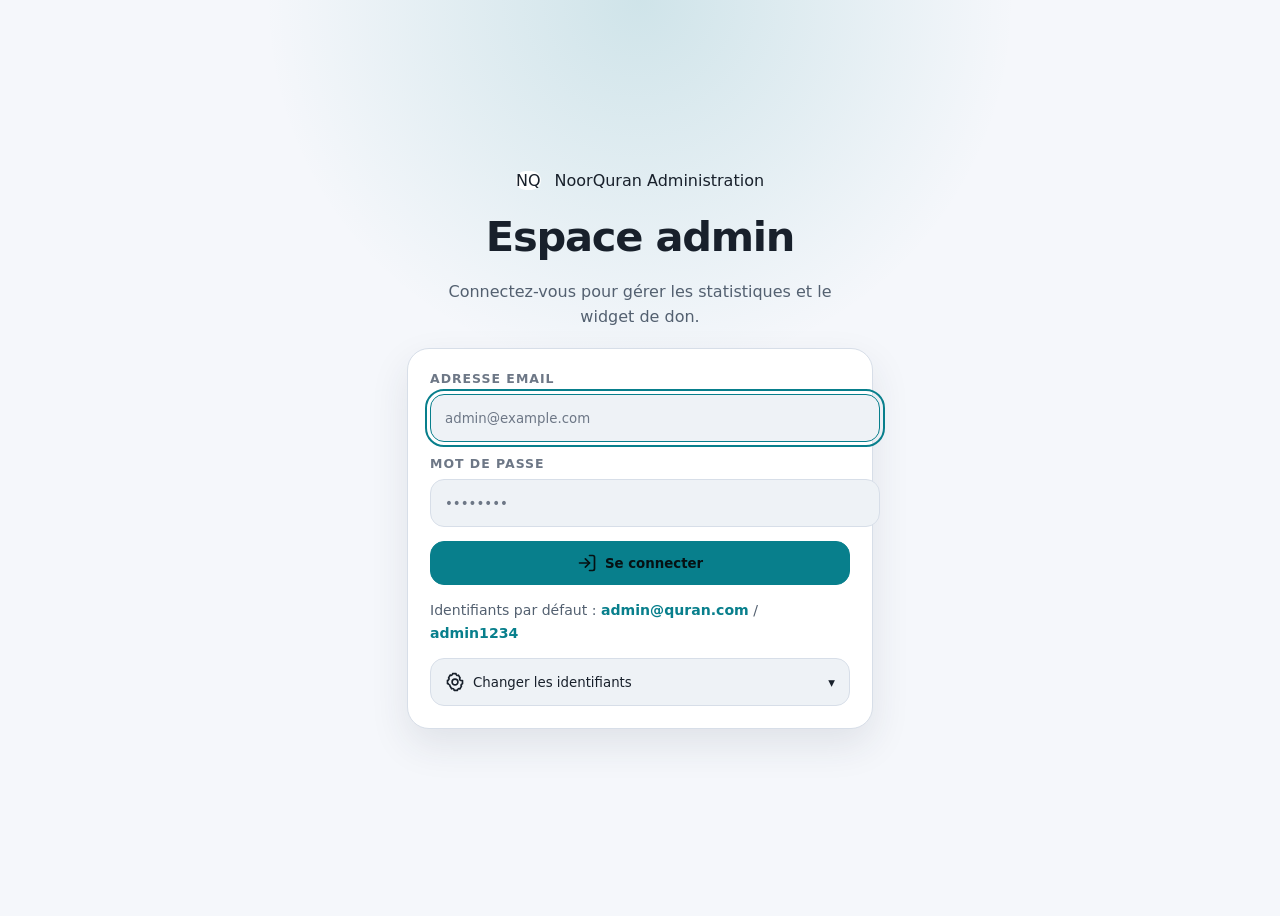
==== commit 056c115e: "Harmonize admin and video interfaces" ====
--- a/admin.html
+++ b/admin.html
@@ -38,49 +38,54 @@
 <link rel="stylesheet" href="assets/css/components.css">
 <link rel="stylesheet" href="assets/css/admin.css">
 <script src="assets/icons/nq-icons.js"></script>
+<script defer src="assets/js/storage.js"></script>
+<script defer src="assets/js/theme.js"></script>
+<script defer src="assets/js/i18n.js"></script>
 <script defer src="assets/js/app.js"></script>
 </head>
 <body>
 
 <!-- LOGIN -->
 <div id="login-screen">
-  <div class="login-logo">القرآن</div>
-  <div class="login-title">Administration</div>
-  <div class="login-sub">Connectez-vous pour gérer le site</div>
+  <a class="login-brand" href="index.html">
+    <span class="brand-mark">NQ</span>
+    <span>
+      <span class="brand-name">NoorQuran</span>
+      <span class="brand-sub">Administration</span>
+    </span>
+  </a>
+  <div class="login-title">Espace admin</div>
+  <div class="login-sub">Connectez-vous pour gérer les statistiques et le widget de don.</div>
   <div class="login-form">
     <div class="login-field">
       <label class="login-label">Adresse email</label>
-      <input class="login-input" type="email" id="login-email" placeholder="admin@example.com" onkeydown="if(event.key==='Enter')document.getElementById('login-pwd').focus()">
+      <input class="login-input" type="email" id="login-email" placeholder="admin@example.com">
     </div>
     <div class="login-field">
       <label class="login-label">Mot de passe</label>
-      <input class="login-input" type="password" id="login-pwd" placeholder="••••••••" onkeydown="if(event.key==='Enter')checkLogin()">
+      <input class="login-input" type="password" id="login-pwd" placeholder="••••••••">
     </div>
     <div class="login-err" id="login-err">Email ou mot de passe incorrect.</div>
-    <button class="login-btn" onclick="checkLogin()">Se connecter →</button>
-    <div style="font-size:.68rem;color:var(--tx3);text-align:center;line-height:1.6;">
-      Identifiants par défaut : <strong style="color:var(--gold)">admin@quran.com</strong> / <strong style="color:var(--gold)">admin1234</strong>
-    </div>
-
-    <div style="margin-top:.8rem;border:1px solid var(--bd);border-radius:var(--r);overflow:hidden;">
-      <div onclick="this.nextElementSibling.style.display=this.nextElementSibling.style.display==='none'?'block':'none'"
-        style="padding:.5rem .9rem;cursor:pointer;font-size:.7rem;color:var(--tx3);display:flex;justify-content:space-between;align-items:center;background:var(--bg3);">
-        <span>🔧 Changer les identifiants (générer mes hashes)</span><span>▾</span>
-      </div>
-      <div style="display:none;padding:.9rem;background:var(--bg3);border-top:1px solid var(--bd);">
-        <div style="font-size:.72rem;color:var(--tx2);margin-bottom:.6rem;line-height:1.6;">
-          Entrez vos nouveaux identifiants ci-dessous. Les hashes générés sont à coller dans le code source de admin.html (variables <code style="color:var(--gold)">ADMIN_EMAIL_HASH</code> et <code style="color:var(--gold)">ADMIN_PWD_HASH</code>).
-        </div>
-        <input id="gen-email" type="email" placeholder="votre@email.com"
-          style="width:100%;background:var(--bg4);border:1px solid var(--bd);color:var(--tx);font-size:.8rem;padding:.4rem .7rem;border-radius:var(--r);outline:none;margin-bottom:.4rem;">
-        <input id="gen-pwd" type="password" placeholder="Nouveau mot de passe"
-          style="width:100%;background:var(--bg4);border:1px solid var(--bd);color:var(--tx);font-size:.8rem;padding:.4rem .7rem;border-radius:var(--r);outline:none;margin-bottom:.6rem;">
-        <button onclick="generateHashes()"
-          style="width:100%;padding:.45rem;background:rgba(200,169,110,.08);border:1px solid var(--gold3);border-radius:var(--r);color:var(--gold);font-size:.75rem;cursor:pointer;">
-          Générer les hashes →
+    <button class="login-btn" data-action="check-login"><span data-icon="login"></span> Se connecter</button>
+    <div class="admin-help">
+      Identifiants par défaut : <strong>admin@quran.com</strong> / <strong>admin1234</strong>
+    </div>
+
+    <div class="hash-panel">
+      <button class="hash-toggle" type="button" data-action="toggle-hash-panel">
+        <span><span data-icon="settings"></span> Changer les identifiants</span><span>▾</span>
+      </button>
+      <div class="hash-body" id="hash-body">
+        <div class="hash-desc">
+          Entrez vos nouveaux identifiants ci-dessous. Les hashes générés sont à coller dans le code source de admin.html (variables <code>ADMIN_EMAIL_HASH</code> et <code>ADMIN_PWD_HASH</code>).
+        </div>
+        <input class="hash-input" id="gen-email" type="email" placeholder="votre@email.com">
+        <input class="hash-input hash-input-last" id="gen-pwd" type="password" placeholder="Nouveau mot de passe">
+        <button class="hash-generate" type="button" data-action="generate-hashes">
+          Générer les hashes
         </button>
-        <div id="hash-result" style="display:none;margin-top:.6rem;padding:.7rem;background:var(--bg);border-radius:var(--r);font-family:monospace;font-size:.68rem;color:var(--gold2);line-height:1.8;word-break:break-all;"></div>
-        <div style="font-size:.65rem;color:var(--tx3);margin-top:.5rem;line-height:1.5;">⚠ Ces hashes ne contiennent jamais votre vrai mot de passe — ils sont mathématiquement irréversibles.</div>
+        <div id="hash-result" class="hash-result"></div>
+        <div class="hash-warning">Ces hashes ne contiennent jamais votre vrai mot de passe. Ils sont mathématiquement irréversibles.</div>
       </div>
     </div>
   </div>
@@ -90,21 +95,27 @@
 <div id="app">
   <aside>
     <div class="aside-logo">
-      <div class="aside-logo-ar">القرآن</div>
-      <div class="aside-logo-sub">ADMINISTRATION</div>
-    </div>
-    <div class="nav-item on" onclick="showPage('stats',this)"><span class="nav-icon">📊</span> Statistiques</div>
-    <div class="nav-item" onclick="showPage('don',this)"><span class="nav-icon">💰</span> Bouton de don</div>
-    <div class="nav-item" onclick="showPage('site',this)"><span class="nav-icon">🌐</span> Lien vers le site</div>
+      <a class="brand" href="index.html">
+        <span class="brand-mark">NQ</span>
+        <span>
+          <span class="brand-name">NoorQuran</span>
+          <span class="brand-sub">Administration</span>
+        </span>
+      </a>
+    </div>
+    <div class="nav-item on" data-page="stats"><span class="nav-icon" data-icon="target"></span> Statistiques</div>
+    <div class="nav-item" data-page="don"><span class="nav-icon" data-icon="heart"></span> Bouton de don</div>
+    <div class="nav-item" data-page="site"><span class="nav-icon" data-icon="globe"></span> Lien vers le site</div>
     <div class="aside-footer">
-      <button class="logout-btn" onclick="logout()">Déconnexion</button>
+      <a class="logout-btn" href="index.html"><span data-icon="home"></span> Accueil</a>
+      <button class="logout-btn" data-action="logout"><span data-icon="login"></span> Déconnexion</button>
     </div>
   </aside>
 
   <main>
     <!-- STATS PAGE -->
     <div class="page on" id="page-stats">
-      <div class="page-title">📊 Statistiques du site</div>
+      <div class="page-title"><span data-icon="target"></span> Statistiques du site</div>
 
       <div class="stat-grid" id="stat-grid">
         <div class="stat-card">
@@ -139,7 +150,7 @@
         <div class="bar-chart" id="bar-chart"></div>
       </div>
 
-      <div style="display:grid;grid-template-columns:1fr 1fr;gap:1rem;margin-bottom:1.5rem;" id="top-grids">
+      <div class="top-grids" id="top-grids">
         <div class="top-list">
           <div class="top-list-title">Top sourates écoutées</div>
           <div id="top-surahs"></div>
@@ -150,24 +161,24 @@
         </div>
       </div>
 
-      <div style="font-size:.75rem;color:var(--tx3);font-style:italic;">
-        ⓘ Les statistiques sont enregistrées localement via localStorage. Pour des stats avancées, connectez Google Analytics ou Umami.
+      <div class="admin-note">
+        Les statistiques sont enregistrées localement via localStorage. Pour des stats avancées, connectez Google Analytics ou Umami.
       </div>
     </div>
 
     <!-- DON PAGE -->
     <div class="page" id="page-don">
-      <div class="page-title">💰 Bouton de don</div>
+      <div class="page-title"><span data-icon="heart"></span> Bouton de don</div>
 
       <div class="don-card">
         <div class="don-title">Configuration du bouton</div>
 
         <div class="toggle-row">
           <span class="toggle-lbl">Afficher le bouton de don</span>
-          <div class="tog on" id="tog-don" onclick="toggleDon()"><div class="tog-k"></div></div>
-        </div>
-
-        <div style="height:1rem"></div>
+          <div class="tog on" id="tog-don" data-action="toggle-don"><div class="tog-k"></div></div>
+        </div>
+
+        <div class="admin-spacer"></div>
 
         <div class="form-row">
           <label class="form-label">Message affiché</label>
@@ -196,7 +207,7 @@
           <input class="form-input" id="don-amounts" type="text" value="500 FCFA, 1000 FCFA, 2000 FCFA, 5000 FCFA">
         </div>
 
-        <button class="save-btn" onclick="saveDon()">💾 Enregistrer</button>
+        <button class="save-btn" data-action="save-don"><span data-icon="download"></span> Enregistrer</button>
         <span class="save-confirm" id="don-confirm">✓ Sauvegardé !</span>
 
         <div class="don-preview">
@@ -210,35 +221,35 @@
       </div>
 
       <div class="don-card">
-        <div class="don-title">📋 Comment afficher le bouton sur le site</div>
-        <p style="font-size:.83rem;color:var(--tx2);line-height:1.7;margin-bottom:.8rem;">
-          Après avoir configuré et sauvegardé, copiez ce code et collez-le dans votre <code style="background:var(--bg3);padding:1px 5px;border-radius:3px;color:var(--gold);">index.html</code> juste avant la balise <code style="background:var(--bg3);padding:1px 5px;border-radius:3px;color:var(--gold);">&lt;footer&gt;</code> :
+        <div class="don-title"><span data-icon="document"></span> Comment afficher le bouton sur le site</div>
+        <p class="don-help">
+          Après avoir configuré et sauvegardé, copiez ce code et collez-le dans votre <code>index.html</code> juste avant la balise <code>&lt;footer&gt;</code> :
         </p>
-        <textarea id="don-code" readonly style="width:100%;height:140px;background:var(--bg3);border:1px solid var(--bd);color:var(--tx2);font-family:monospace;font-size:.72rem;padding:.7rem;border-radius:var(--r);resize:none;outline:none;"></textarea>
-        <button class="save-btn" onclick="copyCode()" style="margin-top:.6rem;">📋 Copier le code</button>
+        <textarea id="don-code" class="don-code" readonly></textarea>
+        <button class="save-btn save-btn-gap" data-action="copy-code"><span data-icon="copy"></span> Copier le code</button>
         <span class="save-confirm" id="code-confirm">✓ Copié !</span>
       </div>
     </div>
 
     <!-- SITE LINK PAGE -->
     <div class="page" id="page-site">
-      <div class="page-title">🌐 Liens utiles</div>
+      <div class="page-title"><span data-icon="globe"></span> Liens utiles</div>
       <div class="don-card">
         <div class="don-title">Accès rapide</div>
-        <div style="display:flex;flex-direction:column;gap:.8rem;">
-          <a href="https://al-quran1.vercel.app" target="_blank" style="display:flex;align-items:center;gap:.8rem;padding:.8rem 1rem;background:var(--bg3);border:1px solid var(--bd);border-radius:var(--r);color:var(--gold);text-decoration:none;font-size:.85rem;transition:border-color .2s;">
-            <span>🌐</span> al-quran1.vercel.app — Site principal
+        <div class="quick-links">
+          <a class="quick-link quick-link-primary" href="https://al-quran1.vercel.app" target="_blank">
+            <span data-icon="globe"></span> al-quran1.vercel.app — Site principal
           </a>
-          <a href="https://vercel.com/dashboard" target="_blank" style="display:flex;align-items:center;gap:.8rem;padding:.8rem 1rem;background:var(--bg3);border:1px solid var(--bd);border-radius:var(--r);color:var(--tx2);text-decoration:none;font-size:.85rem;transition:border-color .2s;">
-            <span>▲</span> Vercel Dashboard — Déploiements
+          <a class="quick-link" href="https://vercel.com/dashboard" target="_blank">
+            <span data-icon="monitor"></span> Vercel Dashboard — Déploiements
           </a>
-          <a href="https://github.com" target="_blank" style="display:flex;align-items:center;gap:.8rem;padding:.8rem 1rem;background:var(--bg3);border:1px solid var(--bd);border-radius:var(--r);color:var(--tx2);text-decoration:none;font-size:.85rem;transition:border-color .2s;">
-            <span>🐙</span> GitHub — Code source
+          <a class="quick-link" href="https://github.com" target="_blank">
+            <span data-icon="code"></span> GitHub — Code source
           </a>
         </div>
-        <div style="margin-top:1.2rem;padding:1rem;background:var(--bg3);border-radius:var(--r);border-left:3px solid var(--gold);">
-          <div style="font-size:.72rem;color:var(--gold);margin-bottom:.4rem;text-transform:uppercase;letter-spacing:.08em;">Note sécurité</div>
-          <div style="font-size:.8rem;color:var(--tx2);line-height:1.6;">Pour changer le code PIN, modifiez la variable <code style="color:var(--gold);background:var(--bg4);padding:1px 5px;border-radius:3px;">ADMIN_PIN</code> dans le fichier <code style="color:var(--gold);background:var(--bg4);padding:1px 5px;border-radius:3px;">admin.html</code>. Ne jamais mettre le fichier admin dans un dépôt public GitHub.</div>
+        <div class="security-note">
+          <div class="security-note-title">Note sécurité</div>
+          <div class="security-note-text">Pour changer le code PIN, modifiez la variable <code>ADMIN_PIN</code> dans le fichier <code>admin.html</code>. Ne jamais mettre le fichier admin dans un dépôt public GitHub.</div>
         </div>
       </div>
     </div>
@@ -246,9 +257,9 @@
 
   <!-- MOBILE NAV -->
   <div class="mob-nav">
-    <div class="mob-nav-item on" onclick="showPage('stats',this)" id="mob-stats"><div class="mob-nav-icon">📊</div>Stats</div>
-    <div class="mob-nav-item" onclick="showPage('don',this)" id="mob-don"><div class="mob-nav-icon">💰</div>Don</div>
-    <div class="mob-nav-item" onclick="showPage('site',this)" id="mob-site"><div class="mob-nav-icon">🌐</div>Site</div>
+    <div class="mob-nav-item on" data-page="stats" id="mob-stats"><div class="mob-nav-icon" data-icon="target"></div>Stats</div>
+    <div class="mob-nav-item" data-page="don" id="mob-don"><div class="mob-nav-icon" data-icon="heart"></div>Don</div>
+    <div class="mob-nav-item" data-page="site" id="mob-site"><div class="mob-nav-icon" data-icon="globe"></div>Site</div>
   </div>
 </div>
 
--- a/assets/css/variables.css
+++ b/assets/css/variables.css
@@ -1 +1,12 @@
-/* NoorQuran design tokens. Source-compatible variables are currently kept in components.css during migration. */
+/* NoorQuran design tokens and theme variables. */
+:root{
+  --bg:#1e222b;--bg-soft:#171b22;--surface:#252a33;--surface-soft:#2a303a;--surface-raised:#323946;
+  --text:#f4f1ea;--text-muted:#b9c0cb;--text-soft:#8f98a6;--accent:#35c7cc;--accent-hover:#4dd58a;
+  --border:#3b424e;--radius-sm:10px;--radius-md:14px;--radius-lg:22px;--shadow-soft:0 18px 48px rgba(0,0,0,.24);
+  --font-ui:Inter,Segoe UI,system-ui,-apple-system,BlinkMacSystemFont,sans-serif;--font-arabic:Georgia,'Times New Roman',serif;
+  --space-page:clamp(16px,3vw,40px);--max-page:1440px;
+  --card:var(--surface);--card2:var(--surface-soft);--line:var(--border);--muted:var(--text-muted);--soft:var(--text-soft);--shadow:var(--shadow-soft);
+  --tx:var(--text);--tx2:var(--text-muted);--tx3:var(--text-soft);--bd:color-mix(in srgb,var(--border) 72%,transparent);--bd2:color-mix(in srgb,var(--accent) 48%,transparent);--em:var(--accent-hover);--em2:#1b4d42;--gold:var(--accent);--gold2:var(--accent-hover);--gold3:var(--text-soft);--bg2:var(--bg-soft);--bg3:var(--surface);--bg4:var(--surface-soft);--r:var(--radius-sm);
+}
+body[data-theme="light"],body.light{--bg:#f5f7fb;--bg-soft:#edf2f7;--surface:#fff;--surface-soft:#eef2f6;--surface-raised:#e5ebf1;--text:#18202b;--text-muted:#536070;--text-soft:#6d7786;--accent:#087f8c;--accent-hover:#128a5d;--border:#d7dee8;--shadow-soft:0 16px 38px rgba(35,45,65,.10);--card:var(--surface);--card2:var(--surface-soft);--line:var(--border);--muted:var(--text-muted);--soft:var(--text-soft);--tx:var(--text);--tx2:var(--text-muted);--tx3:var(--text-soft);--bd:color-mix(in srgb,var(--border) 76%,transparent);--bd2:color-mix(in srgb,var(--accent) 48%,transparent);--em:var(--accent-hover);--gold:var(--accent);--gold2:var(--accent-hover);--gold3:var(--text-soft);--bg2:var(--bg-soft);--bg3:var(--surface);--bg4:var(--surface-soft)}
+body[data-theme="sepia"]{--bg:#eee4d2;--bg-soft:#eadbc4;--surface:#fbf3e4;--surface-soft:#f3e7d2;--surface-raised:#ead9bd;--text:#2d261d;--text-muted:#6d604f;--text-soft:#81715d;--accent:#1f7d72;--accent-hover:#2f8b5f;--border:#d8c5a8;--shadow-soft:0 16px 38px rgba(73,55,30,.12);--card:var(--surface);--card2:var(--surface-soft);--line:var(--border);--muted:var(--text-muted);--soft:var(--text-soft);--tx:var(--text);--tx2:var(--text-muted);--tx3:var(--text-soft);--bd:color-mix(in srgb,var(--border) 76%,transparent);--bd2:color-mix(in srgb,var(--accent) 48%,transparent);--em:var(--accent-hover);--gold:var(--accent);--gold2:var(--accent-hover);--gold3:var(--text-soft);--bg2:var(--bg-soft);--bg3:var(--surface);--bg4:var(--surface-soft)}
--- a/assets/css/base.css
+++ b/assets/css/base.css
@@ -1 +1,6 @@
-/* NoorQuran base layer. Page resets are being migrated progressively. */
+/* NoorQuran base reset, body, typography and focus states. */
+html{scroll-behavior:smooth}
+body{background:var(--bg)!important;color:var(--text)!important;font-family:var(--font-ui);accent-color:var(--accent)}
+a{color:inherit}
+button,input,select,textarea{font-family:inherit}
+button:focus-visible,a:focus-visible,input:focus-visible,select:focus-visible,textarea:focus-visible{outline:2px solid var(--accent);outline-offset:3px}
--- a/assets/css/layout.css
+++ b/assets/css/layout.css
@@ -1 +1,6 @@
-/* NoorQuran layout layer. Shared layout rules are being migrated progressively. */
+/* NoorQuran shared layout primitives. */
+.site-header,#topbar{background:color-mix(in srgb,var(--bg) 92%,transparent)!important;border-bottom:1px solid var(--border)!important;color:var(--text)!important;backdrop-filter:blur(16px)}
+.audio-bar{left:0!important;right:0!important;bottom:0!important;border-radius:0!important;border-left:0!important;border-right:0!important;border-bottom:0!important}
+.audio-inner{min-height:72px}
+#app,.main-content,#vwrap{padding-bottom:max(120px,env(safe-area-inset-bottom) + 96px)!important}
+.footer{border-top-color:var(--border)!important}
--- a/assets/css/components.css
+++ b/assets/css/components.css
@@ -1,30 +1,38 @@
-/* Extracted from assets/site-system.css */
-﻿:root{
-  --bg:#1e222b;--bg-soft:#171b22;--surface:#252a33;--surface-soft:#2a303a;--surface-raised:#323946;
-  --text:#f4f1ea;--text-muted:#b9c0cb;--text-soft:#8f98a6;--accent:#35c7cc;--accent-hover:#4dd58a;
-  --border:#3b424e;--radius-sm:10px;--radius-md:14px;--radius-lg:22px;--shadow-soft:0 18px 48px rgba(0,0,0,.24);
-  --font-ui:Inter,Segoe UI,system-ui,-apple-system,BlinkMacSystemFont,sans-serif;--font-arabic:Georgia,'Times New Roman',serif;
-  --space-page:clamp(16px,3vw,40px);--max-page:1440px;
-  --card:var(--surface);--card2:var(--surface-soft);--line:var(--border);--muted:var(--text-muted);--soft:var(--text-soft);--shadow:var(--shadow-soft);
-  --tx:var(--text);--tx2:var(--text-muted);--tx3:var(--text-soft);--bd:color-mix(in srgb,var(--border) 72%,transparent);--bd2:color-mix(in srgb,var(--accent) 48%,transparent);--em:var(--accent-hover);--em2:#1b4d42;--gold:var(--accent);--gold2:var(--accent-hover);--gold3:var(--text-soft);--bg2:var(--bg-soft);--bg3:var(--surface);--bg4:var(--surface-soft);--r:var(--radius-sm);
-}
-body[data-theme="light"],body.light{--bg:#f5f7fb;--bg-soft:#edf2f7;--surface:#fff;--surface-soft:#eef2f6;--surface-raised:#e5ebf1;--text:#18202b;--text-muted:#536070;--text-soft:#6d7786;--accent:#087f8c;--accent-hover:#128a5d;--border:#d7dee8;--shadow-soft:0 16px 38px rgba(35,45,65,.10);--card:var(--surface);--card2:var(--surface-soft);--line:var(--border);--muted:var(--text-muted);--soft:var(--text-soft);--tx:var(--text);--tx2:var(--text-muted);--tx3:var(--text-soft);--bd:color-mix(in srgb,var(--border) 76%,transparent);--bd2:color-mix(in srgb,var(--accent) 48%,transparent);--em:var(--accent-hover);--gold:var(--accent);--gold2:var(--accent-hover);--gold3:var(--text-soft);--bg2:var(--bg-soft);--bg3:var(--surface);--bg4:var(--surface-soft)}
-body[data-theme="sepia"]{--bg:#eee4d2;--bg-soft:#eadbc4;--surface:#fbf3e4;--surface-soft:#f3e7d2;--surface-raised:#ead9bd;--text:#2d261d;--text-muted:#6d604f;--text-soft:#81715d;--accent:#1f7d72;--accent-hover:#2f8b5f;--border:#d8c5a8;--shadow-soft:0 16px 38px rgba(73,55,30,.12);--card:var(--surface);--card2:var(--surface-soft);--line:var(--border);--muted:var(--text-muted);--soft:var(--text-soft);--tx:var(--text);--tx2:var(--text-muted);--tx3:var(--text-soft);--bd:color-mix(in srgb,var(--border) 76%,transparent);--bd2:color-mix(in srgb,var(--accent) 48%,transparent);--em:var(--accent-hover);--gold:var(--accent);--gold2:var(--accent-hover);--gold3:var(--text-soft);--bg2:var(--bg-soft);--bg3:var(--surface);--bg4:var(--surface-soft)}
-html{scroll-behavior:smooth}body{background:var(--bg)!important;color:var(--text)!important;font-family:var(--font-ui);accent-color:var(--accent)}
-a{color:inherit}button,input,select,textarea{font-family:inherit}button:focus-visible,a:focus-visible,input:focus-visible,select:focus-visible,textarea:focus-visible{outline:2px solid var(--accent);outline-offset:3px}
-.icon,.nq-icon{width:20px!important;height:20px!important;max-width:20px!important;max-height:20px!important;display:inline-block;vertical-align:-.18em;color:currentColor;flex:0 0 auto}.icon-sm{width:18px!important;height:18px!important;max-width:18px!important;max-height:18px!important}.icon-md{width:22px!important;height:22px!important;max-width:22px!important;max-height:22px!important}.icon-lg{width:24px!important;height:24px!important;max-width:24px!important;max-height:24px!important}.nq-icon-wrap{display:inline-flex;align-items:center;justify-content:center;color:currentColor;line-height:0;flex:0 0 auto}.icon-muted{color:var(--text-muted)}.icon-active,.on .nq-icon,.active .nq-icon{color:var(--accent)}button:hover .nq-icon,a:hover .nq-icon{color:var(--accent-hover)}.hamb .nq-icon-wrap{width:auto!important;height:auto!important;background:transparent!important;box-shadow:none!important}
-.site-header,#topbar{background:color-mix(in srgb,var(--bg) 92%,transparent)!important;border-bottom:1px solid var(--border)!important;color:var(--text)!important;backdrop-filter:blur(16px)}
+/* NoorQuran shared UI components. */
+.icon,.nq-icon{width:20px!important;height:20px!important;max-width:20px!important;max-height:20px!important;display:inline-block;vertical-align:-.18em;color:currentColor;flex:0 0 auto}
+.icon-sm{width:18px!important;height:18px!important;max-width:18px!important;max-height:18px!important}
+.icon-md{width:22px!important;height:22px!important;max-width:22px!important;max-height:22px!important}
+.icon-lg{width:24px!important;height:24px!important;max-width:24px!important;max-height:24px!important}
+.nq-icon-wrap{display:inline-flex;align-items:center;justify-content:center;color:currentColor;line-height:0;flex:0 0 auto}
+.icon-muted{color:var(--text-muted)}
+.icon-active,.on .nq-icon,.active .nq-icon{color:var(--accent)}
+button:hover .nq-icon,a:hover .nq-icon{color:var(--accent-hover)}
+.hamb .nq-icon-wrap{width:auto!important;height:auto!important;background:transparent!important;box-shadow:none!important}
 .brand-mark,.ibtn,.icon-btn,.pill,.lb,.recbtn,.ctrl,.vbtn,.rb,.tooltab,.subtab,.speedbtn,.control-pill,.audio-btn,.pclose,.psearch,.toolfield,.rinput,.ssel{border-color:var(--border)!important;background:var(--surface)!important;color:var(--text)!important;border-radius:var(--radius-md)!important;transition:background .18s,border-color .18s,color .18s,transform .18s}
-.action-btn,.vbtn,.sbtn,.o,.vopt,.shdl,.vact-btn,.genbtn,.prevbtn,.recbtn{display:inline-flex!important;align-items:center!important;justify-content:center!important;gap:8px!important;min-height:40px!important;padding:0 14px!important;border-radius:12px!important;white-space:nowrap!important;line-height:1.1!important}.action-btn .icon,.action-btn .nq-icon,.vbtn .nq-icon,.sbtn .nq-icon,.o .nq-icon,.vopt .nq-icon,.shdl .nq-icon,.vact-btn .nq-icon,.genbtn .nq-icon,.prevbtn .nq-icon,.recbtn .nq-icon{width:20px!important;height:20px!important;max-width:20px!important;max-height:20px!important}
-.ibtn .nq-icon,.icon-btn .nq-icon,.pclose .nq-icon,.desk-tool-ico .nq-icon,.mbico .nq-icon{width:20px!important;height:20px!important;max-width:20px!important;max-height:20px!important}.ctrl .nq-icon,.audio-btn .nq-icon,.mbplay .nq-icon{width:22px!important;height:22px!important;max-width:22px!important;max-height:22px!important}.ctrl.big .nq-icon{width:24px!important;height:24px!important;max-width:24px!important;max-height:24px!important}
+.action-btn,.vbtn,.sbtn,.o,.vopt,.shdl,.vact-btn,.genbtn,.prevbtn,.recbtn{display:inline-flex!important;align-items:center!important;justify-content:center!important;gap:8px!important;min-height:40px!important;padding:0 14px!important;border-radius:12px!important;white-space:nowrap!important;line-height:1.1!important}
+.action-btn .icon,.action-btn .nq-icon,.vbtn .nq-icon,.sbtn .nq-icon,.o .nq-icon,.vopt .nq-icon,.shdl .nq-icon,.vact-btn .nq-icon,.genbtn .nq-icon,.prevbtn .nq-icon,.recbtn .nq-icon{width:20px!important;height:20px!important;max-width:20px!important;max-height:20px!important}
+.ibtn .nq-icon,.icon-btn .nq-icon,.pclose .nq-icon,.desk-tool-ico .nq-icon,.mbico .nq-icon{width:20px!important;height:20px!important;max-width:20px!important;max-height:20px!important}
+.ctrl .nq-icon,.audio-btn .nq-icon,.mbplay .nq-icon{width:22px!important;height:22px!important;max-width:22px!important;max-height:22px!important}
+.ctrl.big .nq-icon{width:24px!important;height:24px!important;max-width:24px!important;max-height:24px!important}
 .pill,.login,.lb.on,.vbtn.on,.rb.on,.tooltab.on,.subtab.on,.speedbtn.on,.audio-btn.on{border-color:var(--accent)!important;color:var(--accent)!important;background:color-mix(in srgb,var(--accent) 12%,var(--surface))!important}
 .ibtn:hover,.icon-btn:hover,.pill:hover,.lb:hover,.recbtn:hover,.ctrl:hover,.vbtn:hover,.rb:hover,.tooltab:hover,.subtab:hover,.speedbtn:hover,.control-pill:hover,.audio-btn:hover{border-color:var(--accent)!important;background:var(--surface-soft)!important;color:var(--accent)!important}
 .card,.resume-card,.feature-card,.daily-card,.surah-card,.project-card,.vc,.vodcard,.donbox,#desk-left,#desk-right,#spanel,#rpanel,#toolpanel,.sharebox,.vidbox,.ritem,.toolitem,.kitem,.audio-bar,#pbar{background:var(--surface)!important;border:1px solid var(--border)!important;border-radius:var(--radius-lg)!important;box-shadow:var(--shadow-soft)!important;color:var(--text)!important}
-.surah-card,.feature-card,.project-card,.vc,.toolitem,.kitem{box-shadow:none!important}.surah-card:hover,.vc:hover,.feature-card:hover,.project-card:hover,.toolitem:hover{border-color:var(--accent)!important;background:color-mix(in srgb,var(--accent) 5%,var(--surface))!important}
-.searchbar,.search-results,.menu-panel,.select-menu,.newsletter input,.progbar,.audio-progress,.kbar{background:var(--surface-soft)!important;border-color:var(--border)!important;color:var(--text)!important}.search-results,.menu-panel,.select-menu{background:var(--surface)!important;box-shadow:var(--shadow-soft)!important}.searchbar input,.newsletter input,.psearch,.toolfield{color:var(--text)!important}.searchbar input::placeholder,.newsletter input::placeholder,.psearch::placeholder,.toolfield::placeholder{color:var(--text-muted)!important}
-.primary,.shdl,.vact-btn{background:var(--accent)!important;color:#061113!important;border:1px solid var(--accent)!important;border-radius:var(--radius-md)!important}.secondary{background:var(--surface)!important;color:var(--text)!important;border:1px solid var(--border)!important;border-radius:var(--radius-md)!important}.primary:hover,.shdl:hover,.vact-btn:hover{background:var(--accent-hover)!important;border-color:var(--accent-hover)!important}
-.audio-bar{left:0!important;right:0!important;bottom:0!important;border-radius:0!important;border-left:0!important;border-right:0!important;border-bottom:0!important}.audio-inner{min-height:72px}.progfill,.audio-progress span,.kfill{background:linear-gradient(90deg,var(--accent),var(--accent-hover))!important}
-.var,.daily-ar,.resume-ar,.surah-ar,.sliar,.desk-surah-ar,.toolar,.vodar{font-family:var(--font-arabic);color:var(--text)!important}.vph,.translit,.surah-count,.daily-ref{color:var(--accent-hover)!important}.vtr,.daily-tr,.resume-meta span,.feature-card p,.project-card p,.footer p,.footer a,.snmeta,.snen,.toolhint,.desk-tool-sub{color:var(--text-muted)!important}
-#app,.main-content,#vwrap{padding-bottom:max(120px,env(safe-area-inset-bottom) + 96px)!important}.footer{border-top-color:var(--border)!important}.toast{background:var(--surface)!important;border-color:var(--border)!important;color:var(--text)!important}
-.verse-actions,.vacts{display:flex!important;flex-wrap:wrap!important;gap:10px!important;align-items:center!important;overflow:visible!important;padding-left:0!important}.vacts .vbtn:nth-child(n){display:inline-flex!important}.vbtn{flex:0 0 auto!important;max-width:100%!important}.vbtn+.vbtn{border-left:1px solid var(--border)!important;border-radius:12px!important;padding-left:14px!important}
+.surah-card,.feature-card,.project-card,.vc,.toolitem,.kitem{box-shadow:none!important}
+.surah-card:hover,.vc:hover,.feature-card:hover,.project-card:hover,.toolitem:hover{border-color:var(--accent)!important;background:color-mix(in srgb,var(--accent) 5%,var(--surface))!important}
+.searchbar,.search-results,.menu-panel,.select-menu,.newsletter input,.progbar,.audio-progress,.kbar{background:var(--surface-soft)!important;border-color:var(--border)!important;color:var(--text)!important}
+.search-results,.menu-panel,.select-menu{background:var(--surface)!important;box-shadow:var(--shadow-soft)!important}
+.searchbar input,.newsletter input,.psearch,.toolfield{color:var(--text)!important}
+.searchbar input::placeholder,.newsletter input::placeholder,.psearch::placeholder,.toolfield::placeholder{color:var(--text-muted)!important}
+.primary,.shdl,.vact-btn{background:var(--accent)!important;color:#061113!important;border:1px solid var(--accent)!important;border-radius:var(--radius-md)!important}
+.secondary{background:var(--surface)!important;color:var(--text)!important;border:1px solid var(--border)!important;border-radius:var(--radius-md)!important}
+.primary:hover,.shdl:hover,.vact-btn:hover{background:var(--accent-hover)!important;border-color:var(--accent-hover)!important}
+.progfill,.audio-progress span,.kfill{background:linear-gradient(90deg,var(--accent),var(--accent-hover))!important}
+.var,.daily-ar,.resume-ar,.surah-ar,.sliar,.desk-surah-ar,.toolar,.vodar{font-family:var(--font-arabic);color:var(--text)!important}
+.vph,.translit,.surah-count,.daily-ref{color:var(--accent-hover)!important}
+.vtr,.daily-tr,.resume-meta span,.feature-card p,.project-card p,.footer p,.footer a,.snmeta,.snen,.toolhint,.desk-tool-sub{color:var(--text-muted)!important}
+.toast{background:var(--surface)!important;border-color:var(--border)!important;color:var(--text)!important}
+.verse-actions,.vacts{display:flex!important;flex-wrap:wrap!important;gap:10px!important;align-items:center!important;overflow:visible!important;padding-left:0!important}
+.vacts .vbtn:nth-child(n){display:inline-flex!important}
+.vbtn{flex:0 0 auto!important;max-width:100%!important}
+.vbtn+.vbtn{border-left:1px solid var(--border)!important;border-radius:12px!important;padding-left:14px!important}
 @media(max-width:760px){.site-header,#topbar{min-height:64px}.audio-bar{min-height:70px}.card,.vc,.daily-card,.resume-card{border-radius:18px!important}.brand-name{font-size:.98rem}.surah-card{min-height:96px}.vacts{gap:8px!important}.vbtn{min-height:40px!important;padding:0 12px!important;font-size:.82rem!important}}
--- a/assets/css/admin.css
+++ b/assets/css/admin.css
@@ -1,106 +1,125 @@
-/* Extracted from admin.html style block 1 */
-:root{--gold:#C8A96E;--gold2:#E2C98A;--bg:#0C0E0B;--bg2:#131610;--bg3:#1A1E16;--bg4:#20251C;--tx:#EAE0C8;--tx2:#A89B7A;--tx3:#6B6050;--bd:rgba(200,169,110,.15);--bd2:rgba(200,169,110,.35);--em:#40916C;--r:6px;--red:#E05A5A;--green:#4FC8A0;}
-*{margin:0;padding:0;box-sizing:border-box;}
-body{font-family:'Segoe UI',system-ui,sans-serif;background:var(--bg);color:var(--tx);min-height:100vh;}
-
-/* LOGIN */
-#login-screen{position:fixed;inset:0;background:var(--bg);display:flex;flex-direction:column;align-items:center;justify-content:center;z-index:100;gap:1.5rem;}
-#login-screen.hide{display:none;}
-.login-logo{font-size:3rem;color:var(--gold);text-align:center;}
-.login-title{font-size:1.3rem;color:var(--gold);letter-spacing:.1em;text-align:center;}
-.login-sub{font-size:.85rem;color:var(--tx3);text-align:center;}
-.login-form{display:flex;flex-direction:column;gap:.9rem;width:100%;max-width:320px;}
-.login-field{display:flex;flex-direction:column;gap:.3rem;}
-.login-label{font-size:.72rem;color:var(--tx3);letter-spacing:.08em;text-transform:uppercase;}
-.login-input{background:var(--bg3);border:1px solid var(--bd2);color:var(--tx);font-size:.95rem;padding:.65rem 1rem;border-radius:var(--r);outline:none;transition:border-color .2s;width:100%;}
-.login-input:focus{border-color:var(--gold);}
-.login-input::placeholder{color:var(--tx3);}
-.login-btn{padding:.75rem;background:rgba(200,169,110,.1);border:1px solid var(--gold);border-radius:var(--r);color:var(--gold);font-size:.9rem;cursor:pointer;letter-spacing:.08em;transition:all .2s;width:100%;}
-.login-btn:hover{background:rgba(200,169,110,.2);}
-.login-err{color:var(--red);font-size:.82rem;display:none;text-align:center;}
-.login-err.show{display:block;}
-
-/* LAYOUT */
-#app{display:none;min-height:100vh;}
-#app.show{display:flex;}
-aside{width:220px;background:var(--bg2);border-right:1px solid var(--bd);flex-shrink:0;display:flex;flex-direction:column;}
-.aside-logo{padding:1.4rem 1.2rem;border-bottom:1px solid var(--bd);}
-.aside-logo-ar{font-size:1.3rem;color:var(--gold);}
-.aside-logo-sub{font-size:.6rem;color:var(--tx3);letter-spacing:.1em;margin-top:2px;}
-.nav-item{display:flex;align-items:center;gap:.7rem;padding:.75rem 1.2rem;cursor:pointer;transition:background .15s;border-left:3px solid transparent;font-size:.88rem;color:var(--tx2);}
-.nav-item:hover{background:rgba(200,169,110,.05);color:var(--tx);}
-.nav-item.on{background:rgba(200,169,110,.08);border-left-color:var(--gold);color:var(--gold);}
-.nav-icon{font-size:1rem;width:20px;text-align:center;}
-.aside-footer{margin-top:auto;padding:1rem 1.2rem;border-top:1px solid var(--bd);}
-.logout-btn{width:100%;padding:.5rem;background:transparent;border:1px solid var(--bd);border-radius:var(--r);color:var(--tx3);font-size:.8rem;cursor:pointer;transition:all .2s;}
-.logout-btn:hover{border-color:var(--red);color:var(--red);}
-
-main{flex:1;overflow-y:auto;padding:1.5rem;}
-.page{display:none;}
-.page.on{display:block;}
-.page-title{font-size:1.3rem;color:var(--gold);margin-bottom:1.5rem;padding-bottom:.7rem;border-bottom:1px solid var(--bd);}
-
-/* STATS */
-.stat-grid{display:grid;grid-template-columns:repeat(auto-fill,minmax(180px,1fr));gap:1rem;margin-bottom:2rem;}
-.stat-card{background:var(--bg2);border:1px solid var(--bd);border-radius:var(--r);padding:1.2rem;text-align:center;}
-.stat-val{font-size:2rem;font-weight:700;color:var(--gold);margin-bottom:.3rem;}
-.stat-lbl{font-size:.75rem;color:var(--tx3);text-transform:uppercase;letter-spacing:.08em;}
-.stat-trend{font-size:.72rem;margin-top:.4rem;}
-.trend-up{color:var(--green);}
-.trend-down{color:var(--red);}
-
-.chart-wrap{background:var(--bg2);border:1px solid var(--bd);border-radius:var(--r);padding:1.2rem;margin-bottom:1.5rem;}
-.chart-title{font-size:.78rem;color:var(--tx3);text-transform:uppercase;letter-spacing:.08em;margin-bottom:1rem;}
-.bar-chart{display:flex;align-items:flex-end;gap:6px;height:120px;}
-.bar-col{flex:1;display:flex;flex-direction:column;align-items:center;gap:4px;}
-.bar{background:rgba(200,169,110,.5);border-radius:3px 3px 0 0;width:100%;transition:background .2s;cursor:pointer;min-height:4px;}
-.bar:hover{background:var(--gold);}
-.bar-lbl{font-size:.62rem;color:var(--tx3);}
-
-.top-list{background:var(--bg2);border:1px solid var(--bd);border-radius:var(--r);overflow:hidden;}
-.top-list-title{font-size:.78rem;color:var(--tx3);text-transform:uppercase;letter-spacing:.08em;padding:.8rem 1rem;border-bottom:1px solid var(--bd);}
-.top-item{display:flex;align-items:center;gap:.8rem;padding:.7rem 1rem;border-bottom:1px solid var(--bd);}
-.top-item:last-child{border-bottom:none;}
-.top-rank{width:24px;height:24px;border-radius:50%;background:var(--bg3);border:1px solid var(--bd2);display:flex;align-items:center;justify-content:center;font-size:.7rem;color:var(--gold);}
-.top-name{flex:1;font-size:.85rem;color:var(--tx);}
-.top-val{font-size:.8rem;color:var(--tx3);}
-.top-bar-bg{width:80px;height:5px;background:var(--bg4);border-radius:3px;}
-.top-bar-fill{height:100%;background:var(--gold);border-radius:3px;}
-
-/* DON */
-.don-card{background:var(--bg2);border:1px solid var(--bd);border-radius:var(--r);padding:1.5rem;margin-bottom:1rem;max-width:600px;}
-.don-title{font-size:.85rem;color:var(--gold);margin-bottom:1rem;font-weight:600;}
-.form-row{margin-bottom:1rem;}
-.form-label{font-size:.75rem;color:var(--tx3);text-transform:uppercase;letter-spacing:.08em;display:block;margin-bottom:.4rem;}
-.form-input{width:100%;background:var(--bg3);border:1px solid var(--bd);color:var(--tx);font-size:.88rem;padding:.55rem .9rem;border-radius:var(--r);outline:none;transition:border-color .2s;}
-.form-input:focus{border-color:var(--gold3,#8B6F3A);}
-.form-hint{font-size:.72rem;color:var(--tx3);margin-top:.3rem;}
-.form-row-2{display:grid;grid-template-columns:1fr 1fr;gap:1rem;}
-.toggle-row{display:flex;align-items:center;justify-content:space-between;padding:.7rem 0;border-bottom:1px solid var(--bd);}
-.toggle-lbl{font-size:.85rem;color:var(--tx2);}
-.tog{width:40px;height:22px;background:var(--bg4);border-radius:11px;position:relative;cursor:pointer;transition:background .3s;border:1px solid var(--bd);}
-.tog.on{background:var(--em);}
-.tog-k{width:14px;height:14px;background:var(--tx);border-radius:50%;position:absolute;top:3px;left:3px;transition:transform .3s;}
-.tog.on .tog-k{transform:translateX(18px);}
-.save-btn{padding:.65rem 1.8rem;background:rgba(200,169,110,.1);border:1px solid var(--gold);border-radius:var(--r);color:var(--gold);font-size:.82rem;cursor:pointer;letter-spacing:.06em;transition:all .2s;margin-top:.5rem;}
-.save-btn:hover{background:rgba(200,169,110,.2);}
-.save-confirm{font-size:.78rem;color:var(--green);display:none;margin-left:.8rem;}
-.save-confirm.show{display:inline;}
-
-/* PREVIEW */
-.don-preview{background:var(--bg3);border:1px solid var(--bd2);border-radius:var(--r);padding:1rem;margin-top:1rem;}
-.don-preview-title{font-size:.68rem;color:var(--tx3);text-transform:uppercase;letter-spacing:.08em;margin-bottom:.7rem;}
-.don-preview-widget{background:var(--bg2);border:1px solid var(--bd);border-radius:var(--r);padding:1rem;text-align:center;}
-.don-ar{font-size:1.1rem;color:var(--gold);margin-bottom:.4rem;}
-.don-msg{font-size:.82rem;color:var(--tx2);margin-bottom:.8rem;font-style:italic;}
-.don-btns-preview{display:flex;gap:6px;justify-content:center;flex-wrap:wrap;}
-.don-btn-p{padding:5px 14px;border-radius:3px;font-size:.75rem;cursor:pointer;transition:all .2s;}
-
-@media(max-width:700px){
-  aside{display:none;}
-  .mob-nav{display:flex!important;}
+/* NoorQuran admin dashboard. Uses the shared design tokens. */
+body{min-height:100vh;background:var(--bg);color:var(--text)}
+#login-screen{position:fixed;inset:0;z-index:100;display:flex;flex-direction:column;align-items:center;justify-content:center;gap:18px;padding:24px;background:radial-gradient(circle at top,color-mix(in srgb,var(--accent) 16%,transparent),transparent 34%),var(--bg)}
+#login-screen.hide{display:none}
+.login-brand{display:flex;align-items:center;gap:14px;text-decoration:none;color:var(--text);margin-bottom:4px}
+.login-title{font-size:clamp(1.7rem,4vw,2.6rem);font-weight:850;letter-spacing:-.03em;text-align:center}
+.login-sub{max-width:420px;text-align:center;color:var(--text-muted);line-height:1.6}
+.login-form{width:min(420px,100%);display:flex;flex-direction:column;gap:14px;background:var(--surface);border:1px solid var(--border);border-radius:var(--radius-lg);box-shadow:var(--shadow-soft);padding:22px}
+.login-field{display:flex;flex-direction:column;gap:8px}
+.login-label,.form-label{font-size:.78rem;font-weight:800;text-transform:uppercase;letter-spacing:.08em;color:var(--text-soft)}
+.login-input,.hash-input,.form-input,.don-code{width:100%;background:var(--surface-soft);border:1px solid var(--border);color:var(--text);border-radius:var(--radius-md);outline:none}
+.login-input,.hash-input,.form-input{min-height:46px;padding:0 14px}
+.login-input:focus,.hash-input:focus,.form-input:focus,.don-code:focus{border-color:var(--accent)}
+.login-input::placeholder,.hash-input::placeholder,.form-input::placeholder{color:var(--text-soft)}
+.login-btn,.hash-generate,.save-btn,.logout-btn{display:inline-flex;align-items:center;justify-content:center;gap:8px;min-height:44px;padding:0 16px;border-radius:var(--radius-md);border:1px solid var(--accent);background:var(--accent);color:#061113;font-weight:800;cursor:pointer;text-decoration:none;transition:background .18s,border-color .18s,color .18s,transform .18s}
+.login-btn:hover,.hash-generate:hover,.save-btn:hover{background:var(--accent-hover);border-color:var(--accent-hover)}
+.login-btn:disabled{opacity:.55;cursor:not-allowed}
+.login-err{display:none;color:#e46969;font-size:.9rem;text-align:center;line-height:1.5}
+.login-err.show{display:block}
+.admin-help,.hash-desc,.hash-warning,.form-hint,.don-help,.security-note-text,.admin-note{color:var(--text-muted);line-height:1.6;font-size:.88rem}
+.admin-help strong,.hash-desc code,.hash-code,.don-help code,.security-note code{color:var(--accent)}
+.hash-panel{border:1px solid var(--border);border-radius:var(--radius-md);overflow:hidden;background:var(--surface-soft)}
+.hash-toggle{width:100%;display:flex;align-items:center;justify-content:space-between;gap:12px;min-height:46px;padding:0 14px;border:0;background:transparent;color:var(--text);cursor:pointer}
+.hash-toggle span:first-child{display:inline-flex;align-items:center;gap:8px}
+.hash-body{display:none;padding:14px;border-top:1px solid var(--border)}
+.hash-body.show{display:block}
+.hash-input-last{margin-top:10px}
+.hash-generate{width:100%;margin-top:10px}
+.hash-result{display:none;margin-top:12px;padding:12px;background:var(--bg-soft);border:1px solid var(--border);border-radius:var(--radius-md);font-family:Consolas,monospace;font-size:.78rem;line-height:1.7;word-break:break-all}
+.hash-result.show{display:block}
+.hash-warning{margin-top:10px;font-size:.8rem}
+#app{display:none;min-height:100vh;padding-bottom:0!important}
+#app.show{display:grid;grid-template-columns:280px minmax(0,1fr)}
+aside{position:sticky;top:0;height:100vh;background:var(--surface);border-right:1px solid var(--border);display:flex;flex-direction:column;min-width:0}
+.aside-logo{padding:22px;border-bottom:1px solid var(--border)}
+.nav-item{display:flex;align-items:center;gap:12px;margin:6px 12px;padding:12px 14px;border-radius:var(--radius-md);color:var(--text-muted);cursor:pointer;border:1px solid transparent;transition:background .18s,border-color .18s,color .18s}
+.nav-item:hover{background:var(--surface-soft);color:var(--text)}
+.nav-item.on{background:color-mix(in srgb,var(--accent) 12%,var(--surface));border-color:var(--accent);color:var(--accent)}
+.nav-icon{display:inline-flex;align-items:center;justify-content:center;width:22px;height:22px;flex:0 0 22px}
+.aside-footer{margin-top:auto;padding:16px;border-top:1px solid var(--border);display:grid;gap:10px}
+.logout-btn{background:var(--surface-soft);border-color:var(--border);color:var(--text)}
+.logout-btn:hover{border-color:var(--accent);color:var(--accent);background:color-mix(in srgb,var(--accent) 8%,var(--surface))}
+main{min-width:0;overflow:auto;padding:28px var(--space-page) 56px}
+.page{display:none;max-width:1180px}
+.page.on{display:block}
+.page-title{display:flex;align-items:center;gap:10px;font-size:clamp(1.4rem,3vw,2rem);font-weight:850;letter-spacing:-.03em;margin-bottom:24px}
+.stat-grid{display:grid;grid-template-columns:repeat(auto-fit,minmax(170px,1fr));gap:16px;margin-bottom:22px}
+.stat-card,.chart-wrap,.top-list,.don-card{background:var(--surface);border:1px solid var(--border);border-radius:var(--radius-lg);box-shadow:var(--shadow-soft)}
+.stat-card{padding:18px;text-align:left}
+.stat-val{font-size:clamp(1.8rem,4vw,2.5rem);font-weight:850;color:var(--accent);line-height:1}
+.stat-lbl{margin-top:8px;color:var(--text-muted);font-size:.88rem}
+.stat-trend{margin-top:10px;font-size:.82rem}
+.trend-up{color:var(--accent-hover)}
+.trend-down{color:#e46969}
+.chart-wrap{padding:18px;margin-bottom:18px}
+.chart-title,.top-list-title,.don-title,.don-preview-title,.security-note-title{font-size:.82rem;font-weight:850;text-transform:uppercase;letter-spacing:.08em;color:var(--text-soft)}
+.chart-title{margin-bottom:16px}
+.bar-chart{height:140px;display:flex;align-items:flex-end;gap:8px}
+.bar-col{flex:1;display:flex;flex-direction:column;align-items:center;gap:6px;min-width:0}
+.bar{width:100%;min-height:4px;border-radius:8px 8px 0 0;background:linear-gradient(180deg,var(--accent),var(--accent-hover))}
+.bar-lbl{font-size:.76rem;color:var(--text-muted)}
+.top-grids{display:grid;grid-template-columns:repeat(2,minmax(0,1fr));gap:18px;margin-bottom:18px}
+.top-list{overflow:hidden}
+.top-list-title{padding:14px 16px;border-bottom:1px solid var(--border)}
+.top-item{display:flex;align-items:center;gap:12px;padding:12px 16px;border-bottom:1px solid var(--border)}
+.top-item:last-child{border-bottom:0}
+.top-rank{width:30px;height:30px;border-radius:12px;display:flex;align-items:center;justify-content:center;background:var(--surface-soft);color:var(--accent);font-weight:800}
+.top-name{flex:1;color:var(--text);min-width:0}
+.top-val{color:var(--text-muted);font-size:.86rem}
+.top-bar-bg{width:90px;height:6px;border-radius:999px;background:var(--bg-soft);overflow:hidden}
+.top-bar-fill{height:100%;border-radius:999px;background:linear-gradient(90deg,var(--accent),var(--accent-hover))}
+.admin-note{padding:12px 0}
+.admin-spacer{height:10px}
+.don-card{padding:20px;margin-bottom:18px;max-width:760px}
+.don-title{display:flex;align-items:center;gap:8px;margin-bottom:16px;color:var(--text)}
+.form-row{margin-bottom:16px}
+.form-label{display:block;margin-bottom:8px}
+.form-hint{font-size:.8rem;margin-top:6px}
+.toggle-row{display:flex;align-items:center;justify-content:space-between;gap:18px;padding:14px 0;border-bottom:1px solid var(--border)}
+.toggle-lbl{color:var(--text)}
+.tog{width:46px;height:26px;border:1px solid var(--border);background:var(--surface-soft);border-radius:999px;position:relative;cursor:pointer;flex:0 0 auto}
+.tog-k{position:absolute;left:4px;top:4px;width:16px;height:16px;border-radius:50%;background:var(--text-muted);transition:transform .2s,background .2s}
+.tog.on{background:color-mix(in srgb,var(--accent) 26%,var(--surface));border-color:var(--accent)}
+.tog.on .tog-k{transform:translateX(20px);background:var(--accent)}
+.save-btn{margin-top:6px}
+.save-btn-gap{margin-top:10px}
+.save-confirm{display:none;margin-left:10px;color:var(--accent-hover);font-weight:800}
+.save-confirm.show{display:inline}
+.don-code{height:150px;padding:14px;resize:vertical;font-family:Consolas,monospace;font-size:.82rem;line-height:1.5}
+.don-preview{margin-top:18px;padding:16px;background:var(--surface-soft);border:1px solid var(--border);border-radius:var(--radius-lg)}
+.don-preview-title{margin-bottom:12px}
+.don-preview-widget{padding:18px;text-align:center;border:1px solid var(--border);border-radius:var(--radius-md);background:var(--surface)}
+.don-ar{font-family:var(--font-arabic);font-size:1.6rem;color:var(--accent);margin-bottom:6px}
+.don-msg{color:var(--text-muted);margin-bottom:12px}
+.don-btns-preview{display:flex;justify-content:center;gap:8px;flex-wrap:wrap}
+.don-btn-p{border-radius:999px;padding:8px 14px;font-size:.85rem;color:#fff}
+.don-btn-wave{background:#108ac2}
+.don-btn-orange{background:#d96a12}
+.don-btn-paypal{background:#164a9a}
+.don-empty{color:var(--text-muted);font-size:.88rem}
+.quick-links{display:grid;gap:10px}
+.quick-link{display:flex;align-items:center;gap:10px;min-height:48px;padding:0 14px;border:1px solid var(--border);background:var(--surface-soft);border-radius:var(--radius-md);text-decoration:none;color:var(--text)}
+.quick-link:hover{border-color:var(--accent);color:var(--accent)}
+.quick-link-primary{border-color:var(--accent)}
+.security-note{margin-top:18px;padding:16px;background:var(--surface-soft);border:1px solid var(--border);border-radius:var(--radius-md)}
+.security-note-title{color:var(--accent);margin-bottom:6px}
+.mob-nav{display:none}
+@media(max-width:820px){
+  #app.show{display:block}
+  aside{display:none}
+  main{padding:22px 16px 96px}
+  .mob-nav{display:flex!important;position:fixed;left:0;right:0;bottom:0;z-index:50;background:var(--surface);border-top:1px solid var(--border);padding:8px max(8px,env(safe-area-inset-left)) calc(8px + env(safe-area-inset-bottom)) max(8px,env(safe-area-inset-right));box-shadow:var(--shadow-soft)}
+  .mob-nav-item{flex:1;display:flex;flex-direction:column;align-items:center;gap:4px;color:var(--text-muted);font-size:.76rem;cursor:pointer}
+  .mob-nav-item.on{color:var(--accent)}
+  .mob-nav-icon{display:inline-flex;align-items:center;justify-content:center;width:22px;height:22px}
+  .top-grids{grid-template-columns:1fr}
+  .don-card{max-width:none}
 }
-.mob-nav{display:none;position:fixed;bottom:0;left:0;right:0;background:var(--bg2);border-top:1px solid var(--bd);z-index:50;padding:.5rem 0;}
-.mob-nav-item{flex:1;display:flex;flex-direction:column;align-items:center;gap:3px;cursor:pointer;font-size:.6rem;color:var(--tx3);padding:.3rem 0;}
-.mob-nav-item.on{color:var(--gold);}
-.mob-nav-icon{font-size:1.1rem;}
+@media(max-width:560px){
+  .login-form{padding:18px}
+  .stat-grid{grid-template-columns:1fr}
+  .top-item{align-items:flex-start;flex-wrap:wrap}
+  .top-bar-bg{width:100%}
+  .save-confirm{display:block;margin:10px 0 0}
+}
